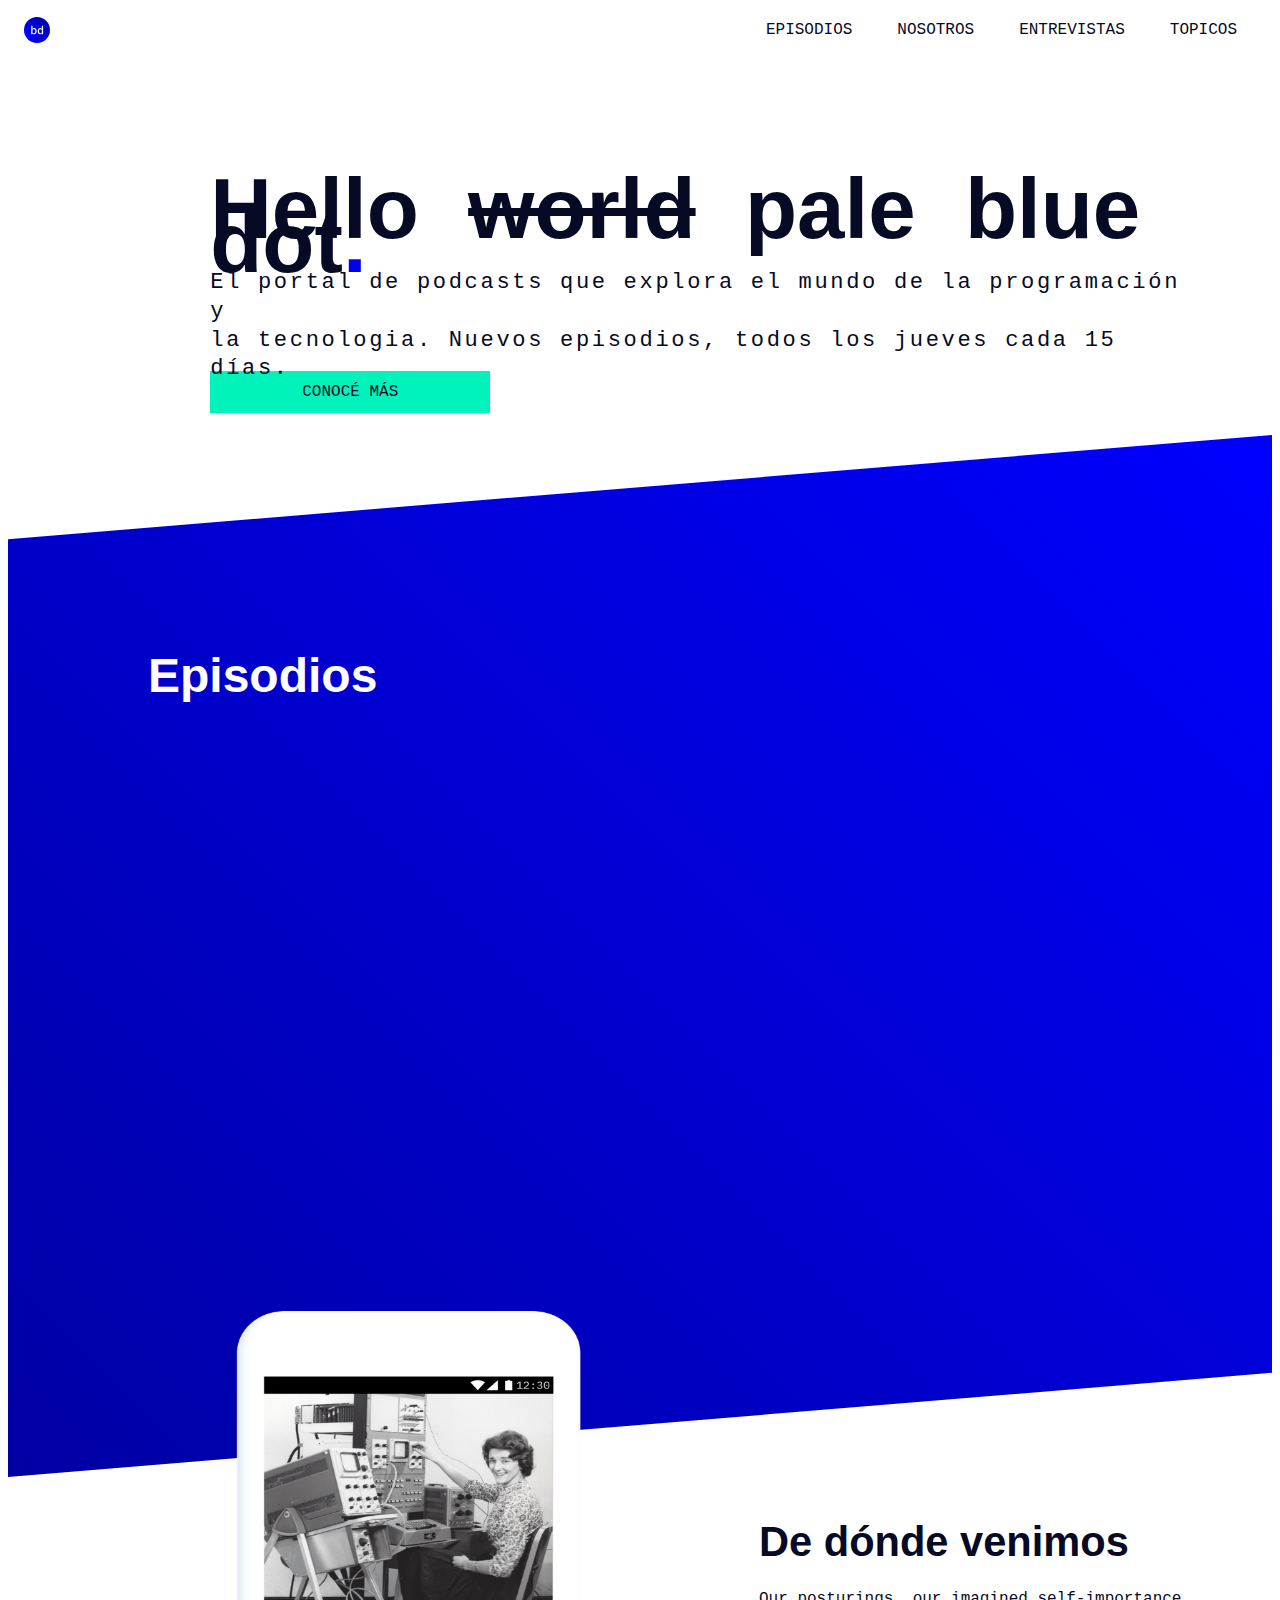
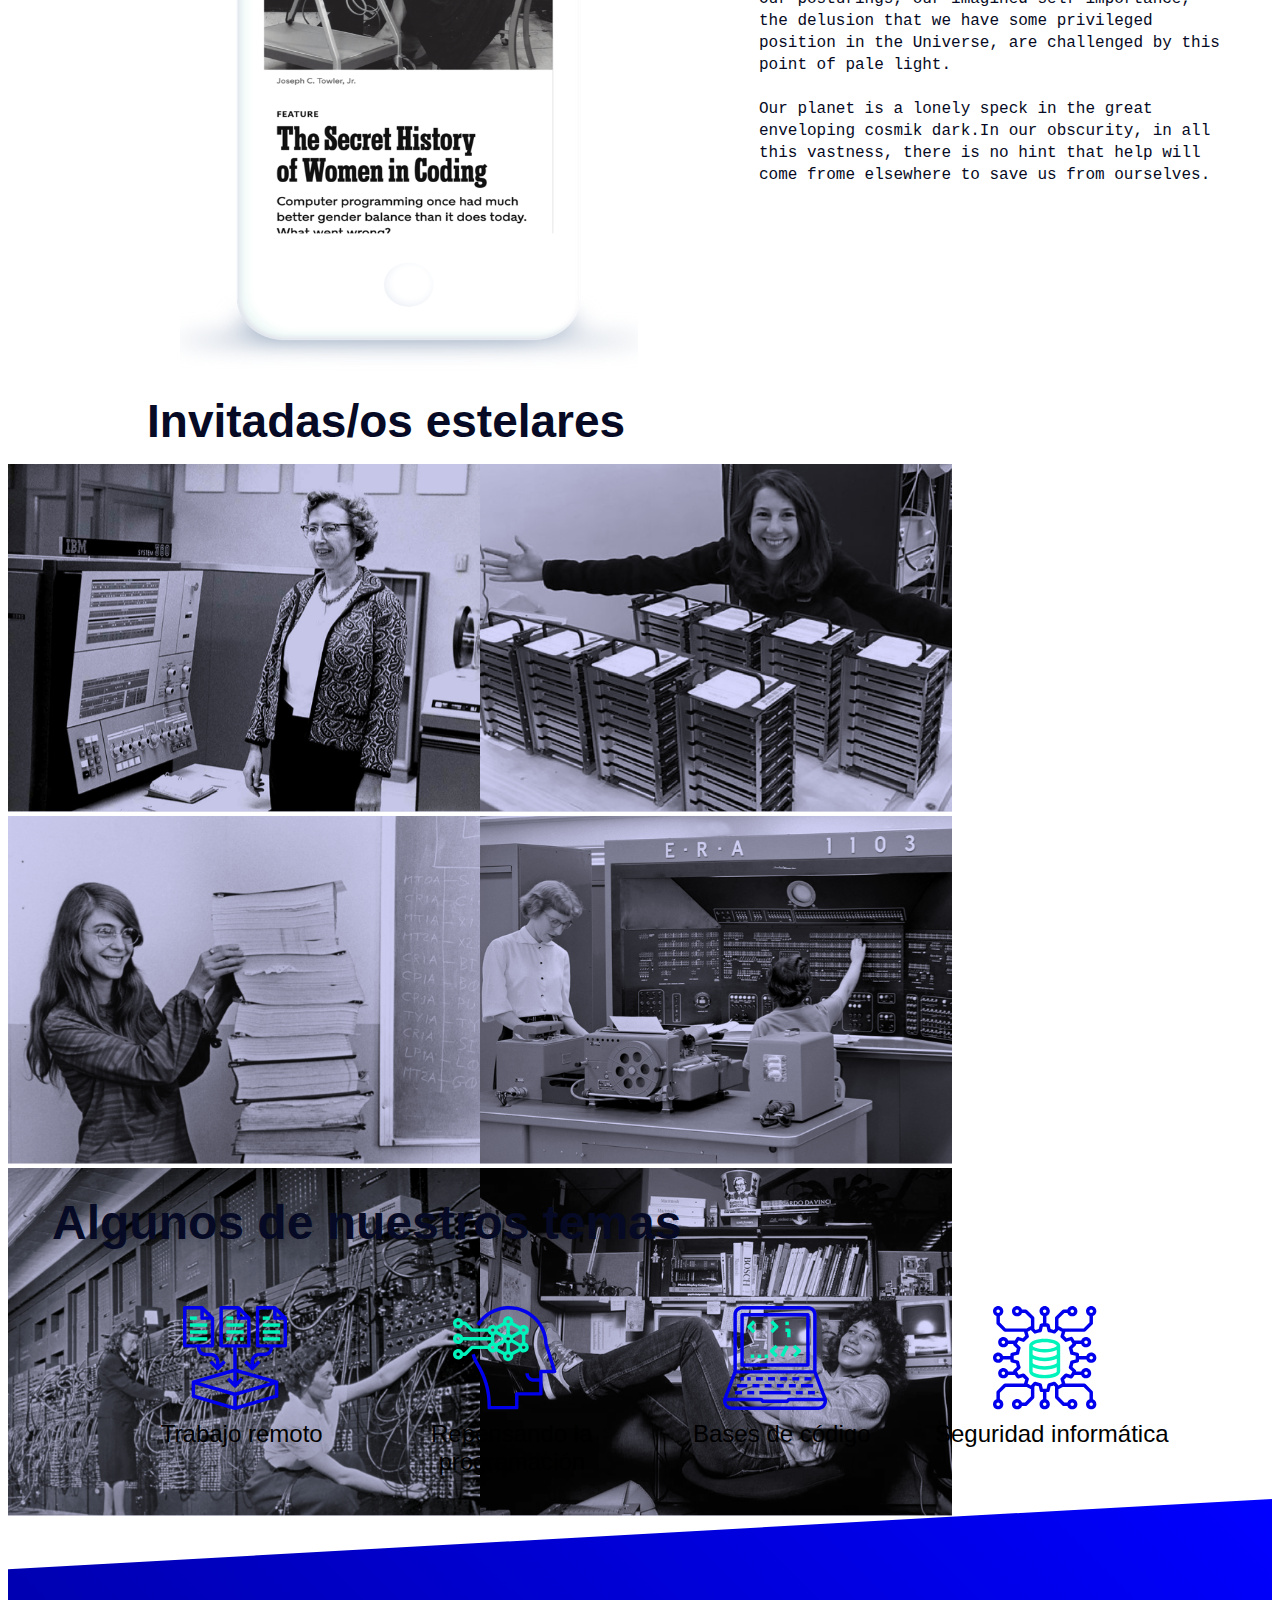
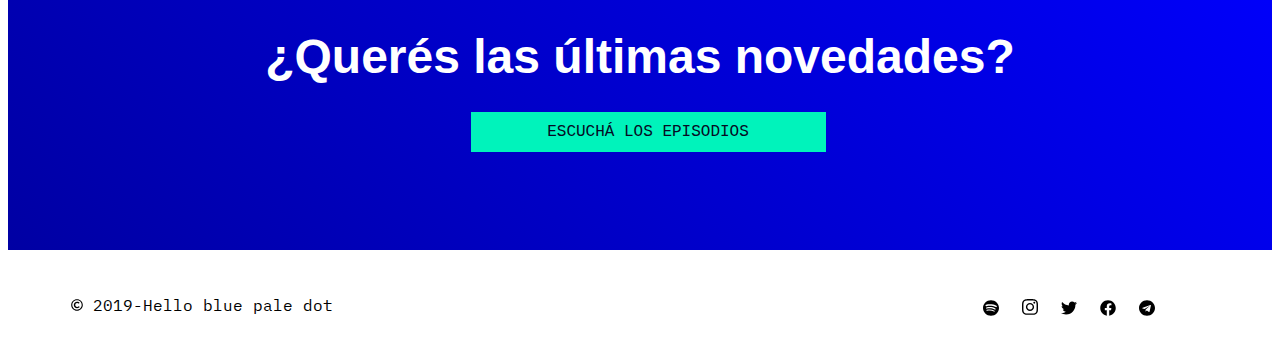
==== index.html @ a86880d6 "todos los archivos" ====
<!DOCTYPE html>
<html lang="en">

<head>
    <meta charset="UTF-8">
    <meta http-equiv="X-UA-Compatible" content="IE=edge">
    <meta name="viewport" content="width=device-width, initial-scale=1.0">
    <link rel="stylesheet" href="./styles.css" type="text/css">
    <!--LETRAS-->
    <link rel=“stylesheet” href=“https://pro.fontawesome.com/releases/v5.10.0/css/all.css”>

    <link rel="preconnect" href="https://fonts.googleapis.com">
    <link rel="preconnect" href="https://fonts.gstatic.com" crossorigin>
    <link href="https://fonts.googleapis.com/css2?family=IBM+Plex+Mono:wght@100;200;300;400;500;600&display=swap"
        rel="stylesheet">
    <style>
        @import url('https://fonts.googleapis.com/css2?family=IBM+Plex+Mono:wght@100;200;300;400;500;600&display=swap');
    </style>

    <link rel="preconnect" href="https://fonts.googleapis.com">
    <link rel="preconnect" href="https://fonts.gstatic.com" crossorigin>
    <link href="https://fonts.googleapis.com/css2?family=IBM+Plex+Sans:wght@100;200;300;400;500;600&display=swap"
        rel="stylesheet">
    <style>
        @import url('https://fonts.googleapis.com/css2?family=IBM+Plex+Sans:wght@100;200;300;400;500;600&display=swap');
    </style>



    <title>Primer Proyecto</title>
</head>

<body>
    <header>
        <img src="./img/bd.svg" alt="logo_bd" class="bd">
        <input type="checkbox" id="btn-menu">
        <label for="btn-menu" class="hamb"><img src="./icons/menu_black_24dp.svg" alt="hamburguesa"></label>
        <label for="btn-menu" class="cruz"><img src="./icons/close_black_24dp.svg" alt="cruz"></label>

        <nav class="menu">
            <ul>
                <li><a href="#episodios">Episodios</a></li>
                <li><a href="#nosotros">Nosotros</a></li>
                <li><a href="#entrevistas">Entrevistas</a></li>
                <li><a href="#topicos">Topicos</a></li>
            </ul>
        </nav>

    </header>
    <main>
        <section class="encabezado">
            <h1>Hello <del>world</del> <br>pale blue dot<span>.</span></h1>

            <div class="p1">Un podcast que explora el mundo de<br>la programación.
                Nuevos episodios,<br>todos los jueves cada 15 días.</div>

            <div class="p2">El portal de podcasts que explora el mundo de la programación y <br>

                la tecnologia. Nuevos episodios, todos los jueves cada 15 días.
            </div><br>

            <a class="botn" href="#topicos">CONOCÉ MÁS</a>

        </section>

        <div id="episodios">
            <h2>Episodios</h2>
            <div id="if">
                <iframe class="podcast"
                    src="https://open.spotify.com/embed-podcast/show/2ySVrxGkN6n6frMTo9Nsrt"></iframe>

                <iframe class="podcast"
                    src="https://open.spotify.com/embed-podcast/show/4kYCRYJ3yK5DQbP5tbfZby"></iframe>

                <iframe class="podcast"
                    src="https://open.spotify.com/embed-podcast/show/5JxcIaIkN8zx3Zy7yD9snv"></iframe>

                <iframe class="podcast"
                    src="https://open.spotify.com/embed-podcast/show/2Iibd5A6R7mxkCm4NwNmUn"></iframe>


            </div>

        </div>

        <div id="phone">
            <img src="./img/phone.png" alt=phone>
        </div>

        <div id="nosotros">

            <h2>De dónde<br> venimos</h2>

            <div id="parraf">
                <p>Our posturings, our imagined self-<br>importance,
                    the delusion that we<br>
                    have some privileged position in<br>
                    the Universe, are challenged by<br>
                    this point of pale light.<br><br>
                    Our planet is a lonely speck in <br>the great
                    enveloping cosmik dark.<br>In our obscurity, in all
                    this<br> vastness, there is no hint that<br> help will
                    come frome elsewhere to <br>save us from ourselves.
                </p>
            </div>
            <div id="parrafo">
                <p>Our posturings, our imagined self-importance,<br>
                    the delusion that we have some privileged<br>
                    position in the Universe, are challenged by this <br>
                    point of pale light.<br><br>
                    Our planet is a lonely speck in the great<br>
                    enveloping cosmik dark.In our obscurity, in all<br>
                    this vastness, there is no hint that help will<br>
                    come frome elsewhere to save us from ourselves.
                </p>
            </div>
        </div>
        <br>
        <div id="entrevistas">
            <h2>Invitadas/os <br>estelares</h2><br>

            <div class="fotos">
                <div id="grace"><img src="./img/grace-hopper.png" alt="grace_hopper"></div>
                <div id="katie"><img src="./img/Katie-Bouman.png" alt="katie_bouman"></div>
                <div id="margaret"><img src="./img/Margaret_Hamilton.png" alt="Margaret"></div>
                <div id="era"><img src="./img/ERA.png" alt="ERA"></div>
                <div id="coputer"><img src="./img/computer.png" alt="computer"></div>
                <div id="kare"><img src="./img/susan-kare.png" alt="susan_kare"></div>
            </div>
        </div>

        <div id="topicos">
            <h2>Algunos de <br>nuestros temas</h2>
            <div class="img1"><img src="./img/circuito.svg" alt=trabajo_remoto>
                <p>Trabajo remoto</p>
            </div>
            <div class="img2"><img src="./img/cabeza.svg" alt=repensando_la_programacion>
                <p>Repensando la <br>programación</p>
            </div>
            <div class="img3"><img src="./img/compu.svg" alt=bases_de_codigo>
                <p>Bases de código</p>
            </div>
            <div class="img4"><img src="./img/remoto.svg" alt=seguridad_informatica>
                <p>Seguridad informática</p>
            </div>
        </div>

        <section class="novedades">
            <h2>¿Querés las <br>últimas<br> novedades?</h2>
            <a class="btn" href="#episodios">ESCUCHÁ LOS EPISODIOS</a>
        </section>

    </main>

    <footer> 
        <p><img src="./icons/copyright-regular.svg"  alt="copyright" class="copyright">
            2019-Hello blue pale dot</p>
        <div id="iconos">
            <a href="https://www.spotify.com" target="blanc"><img src="./icons/spotify-brands.svg"
                    alt="spotify" class="spotify"></a>
            <a href="https://www.instagram.com" target="blanck"><img src="./icons/instagram-brands.svg" 
                    alt="instagram" class="instagram"></a>
            <a href="https://www.twitter.com" target="blanck"> <img src="./icons/twitter-brands.svg"
                    alt="twitter" class="twitter"></a>
            <a href="https://www.facebook.com" target="blanck"> <img src="./icons/facebook-brands.svg"
                    alt="facebook" class="faacebook"></a>
            <a href="https://desktop.telegram.org/" target="blanck"><img src="./icons/telegram-brands.svg"
                    alt="telegram" class="telegram"></a>

        </div>
    </footer>
</body>

</html>
---- styles.css ----
header {
  width: 100%;
  height: 44px;
  display: -webkit-box;
  display: -ms-flexbox;
  display: flex;
  -webkit-box-orient: horizontal;
  -webkit-box-direction: normal;
      -ms-flex-direction: row;
          flex-direction: row;
  -webkit-box-pack: start;
      -ms-flex-pack: start;
          justify-content: flex-start;
  -webkit-box-align: center;
      -ms-flex-align: center;
          align-items: center;
}

header .bd {
  width: 26px;
  height: 26px;
  margin-left: 16px;
}

header #btn-menu {
  display: none;
  width: 100%;
}

header label {
  width: 100%;
  height: 22px;
}

header label :hover {
  cursor: pointer;
}

header .cruz {
  margin-left: 75%;
  display: none;
  font-size: 24px;
}

header .hamb {
  font-size: 22px;
  margin-left: 70%;
}

header .menu ul {
  padding: 0;
  -webkit-box-orient: vertical;
  -webkit-box-direction: normal;
      -ms-flex-direction: column;
          flex-direction: column;
  margin-left: -304px;
  margin-top: 280px;
}

header .menu li {
  -webkit-box-flex: 1;
      -ms-flex-positive: 1;
          flex-grow: 1;
  list-style: none;
}

header .menu li :hover {
  color: #00f3bb;
  -webkit-text-decoration-line: line-through;
          text-decoration-line: line-through;
}

header .menu li a {
  display: block;
  padding: 18px 140px 18px 16px;
  color: white;
  text-decoration: none;
  font-family: "IBMPlexMono", monospace;
  text-transform: uppercase;
  -webkit-transition: all 0.5s ease;
  transition: all 0.5s ease;
  background-color: #0000ec;
}

header .menu {
  display: none;
}

header #btn-menu:checked ~ .hamb {
  display: none;
}

header #btn-menu:checked ~ .cruz {
  display: block;
}

header #btn-menu:checked ~ .menu {
  display: block;
}

@media (min-width: 325px) {
  label ~ .menu {
    display: block;
  }
  label ~ .menu ul {
    display: block;
    display: -webkit-box;
    display: -ms-flexbox;
    display: flex;
    padding: 0px;
    -webkit-box-orient: horizontal;
    -webkit-box-direction: normal;
        -ms-flex-direction: row;
            flex-direction: row;
    margin-top: 15px;
  }
  label ~ .menu li {
    -webkit-box-flex: 1;
        -ms-flex-positive: 1;
            flex-grow: 1;
    list-style: none;
  }
  label ~ .menu li :hover {
    color: #00f3bb;
    -webkit-text-decoration-line: line-through;
            text-decoration-line: line-through;
  }
  label ~ .menu li :active {
    -webkit-text-decoration-line: line-through;
            text-decoration-line: line-through;
    color: #060a24;
  }
  label ~ .menu li a {
    display: block;
    padding: 10px 35px 10px 10px;
    color: #060a24;
    text-decoration: none;
    font-family: "IBMPlexMono", monospace;
    text-transform: uppercase;
    -webkit-transition: all 0.6s ease;
    transition: all 0.6s ease;
    background-color: white;
  }
}

main {
  width: 100%;
  -webkit-box-sizing: border-box;
          box-sizing: border-box;
  background-color: white;
}

main .encabezado {
  height: 303px;
  width: 100%;
  padding-left: 1em;
}

main .encabezado h1 {
  word-spacing: 0.3em;
  height: 100px;
  width: 80%;
  font-size: 2.125em;
  color: #060a24;
  letter-spacing: 0;
  line-height: 34px;
  font-family: "IBM Plex Sans", sans-serif;
}

main .encabezado .p1 {
  width: 90%;
  height: 80px;
  margin-top: -1.75em;
  font-family: "IBMPlexMono", monospace;
  color: #060a24;
  font-size: 0.9em;
  letter-spacing: 0;
  line-height: 22px;
}

main .encabezado .p2 {
  display: none;
}

main .encabezado .botn {
  width: 16em;
  height: auto;
  display: -webkit-box;
  display: -ms-flexbox;
  display: flex;
  -webkit-box-align: center;
      -ms-flex-align: center;
          align-items: center;
  -webkit-box-pack: center;
      -ms-flex-pack: center;
          justify-content: center;
  background-color: #00f3bb;
  color: #060a24;
  font-family: "IBMPlexMono-Medium", monospace;
  font-size: 1em;
  text-decoration: none;
  border: 0;
  padding: 0.75em;
}

main .encabezado .botn:hover {
  background-image: linear-gradient(225deg, #0000fe 0%, #00f0b8 100%);
  color: white;
}

@media screen and (min-width: 321px) {
  main .encabezado {
    padding-left: 16%;
  }
  main .encabezado h1 {
    display: block;
    margin-top: 140px;
    font-family: "IBMPlexSans", sans-serif;
    font-size: 5.333em;
    color: #060a24;
    letter-spacing: 0;
  }
  main .encabezado h1 br {
    display: none;
  }
  main .encabezado h1 span {
    color: #0000ec;
  }
  main .encabezado .p1 {
    display: none;
  }
  main .encabezado .p2 {
    display: block;
    margin-top: -80px;
    width: 44em;
    height: 48px;
    display: block;
    font-family: "IBMPlexMono", monospace;
    font-size: 1.38em;
    color: #060a24;
    letter-spacing: 0.12em;
    line-height: 1.3em;
  }
  main .botn {
    width: 14.5em;
    height: 76px;
    margin-top: 36px;
  }
}

#episodios {
  width: 100%;
  height: 1053.5px;
  margin-top: -20px;
  background-image: linear-gradient(225deg, #0000ff 0%, #0000a3 100%);
  -webkit-clip-path: polygon(0 3%, 100% 0%, 100% 97%, 0% 100%);
          clip-path: polygon(0 3%, 100% 0%, 100% 97%, 0% 100%);
  display: -webkit-box;
  display: -ms-flexbox;
  display: flex;
  -webkit-box-orient: vertical;
  -webkit-box-direction: normal;
      -ms-flex-flow: column;
          flex-flow: column;
}

#episodios h2 {
  height: 42px;
  width: 9.8em;
  color: #ffffff;
  font-size: 36px;
  letter-spacing: 0;
  font-family: "IBMPlexSans", sans-serif;
  line-height: 42px;
  margin-top: 66px;
  margin-left: 1em;
  margin-bottom: 30px;
}

#episodios #if {
  width: 100%;
  display: -webkit-box;
  display: -ms-flexbox;
  display: flex;
  -webkit-box-orient: vertical;
  -webkit-box-direction: normal;
      -ms-flex-flow: column;
          flex-flow: column;
  -webkit-box-pack: center;
      -ms-flex-pack: center;
          justify-content: center;
  -webkit-box-align: center;
      -ms-flex-align: center;
          align-items: center;
}

#episodios #if .podcast {
  height: 185px;
  width: 93%;
  border-style: none;
  margin-bottom: 6px;
}

@media screen and (min-width: 321px) {
  #episodios {
    height: 1042px;
    background-image: linear-gradient(225deg, #0000ff 0%, #0000a3 100%);
    -webkit-clip-path: polygon(0 10%, 100% 0%, 100% 90%, 0% 100%);
            clip-path: polygon(0 10%, 100% 0%, 100% 90%, 0% 100%);
    margin-top: -60px;
  }
  #episodios h2 {
    width: 209px;
    height: 82px;
    margin-left: 140px;
    margin-top: 220px;
    font-size: 3em;
    font-family: "IBMPlexSans", sans-serif;
    letter-spacing: 0;
  }
  #episodios #if {
    height: 502px;
    display: -webkit-box;
    display: -ms-flexbox;
    display: flex;
    -webkit-box-orient: horizontal;
    -webkit-box-direction: normal;
        -ms-flex-flow: row;
            flex-flow: row;
    -ms-flex-pack: distribute;
        justify-content: space-around;
    -ms-flex-wrap: wrap;
        flex-wrap: wrap;
    margin-top: -10px;
  }
  #episodios #if .podcast {
    height: 202px;
    width: 44%;
    border-style: none;
  }
}

#phone {
  -webkit-transform: translateY(-20%);
          transform: translateY(-20%);
}

#phone img {
  height: 519px;
  margin-left: -8px;
}

@media screen and (min-width: 321px) {
  #phone {
    margin-left: 11.25em;
    -webkit-transform: translateY(-25%);
            transform: translateY(-25%);
  }
  #phone img {
    width: 458px;
    height: 660px;
  }
}

#nosotros {
  margin-top: -80px;
  width: 100%;
  height: 390px;
  padding-left: 1em;
  display: -webkit-box;
  display: -ms-flexbox;
  display: flex;
  -webkit-box-orient: horizontal;
  -webkit-box-direction: normal;
      -ms-flex-flow: row wrap;
          flex-flow: row wrap;
}

#nosotros h2 {
  height: 84px;
  width: 100%;
  font-family: "IBMPlexSans", sans-serif;
  font-size: 2.2em;
  color: #060a24;
  letter-spacing: 0px;
  line-height: 1em;
  margin-bottom: 0;
  display: -webkit-box;
  display: -ms-flexbox;
  display: flex;
  -webkit-box-orient: horizontal;
  -webkit-box-direction: normal;
      -ms-flex-direction: row;
          flex-direction: row;
  -ms-flex-wrap: wrap;
      flex-wrap: wrap;
}

#nosotros #parraf p {
  margin-top: 10px;
  height: 254px;
  font-family: "IBMPlexMono", monospace;
  font-size: 0.9em;
  color: #060a24;
  padding-left: 0;
  word-spacing: 2px;
  letter-spacing: 0px;
  line-height: 1.5em;
  text-align: left;
  padding-top: 0;
}

#nosotros #parrafo p {
  display: none;
}

@media screen and (min-width: 321px) {
  #nosotros {
    margin-top: -650px;
    margin-left: -15px;
    -webkit-transform: translateX(750px);
            transform: translateX(750px);
    width: 464px;
    height: 300px;
  }
  #nosotros h2 {
    margin-top: 30px;
    font-size: 2.6em;
    letter-spacing: 0;
    text-align: right;
    font-family: "IBMPlexSans", sans-serif;
    width: 25em;
    height: 62px;
    text-align: left;
  }
  #nosotros h2 br {
    display: none;
  }
  #nosotros #parraf p {
    display: none;
  }
  #nosotros #parrafo p {
    display: block;
    margin-left: 0px;
    margin-top: -15px;
    width: 464px;
    height: 284px;
    font-size: 1em;
    line-height: 22px;
    text-align: left;
    font-family: "IBMPlexMono", monospace;
    color: #060a24;
    letter-spacing: 0;
  }
}

#entrevistas {
  margin-top: 10px;
  width: 100%;
  display: -webkit-box;
  display: -ms-flexbox;
  display: flex;
  -webkit-box-orient: horizontal;
  -webkit-box-direction: normal;
      -ms-flex-flow: row wrap;
          flex-flow: row wrap;
}

#entrevistas h2 {
  width: 288px;
  height: 84px;
  font-family: "IBMPlexSans", sans-serif;
  font-size: 2.25em;
  color: #060a24;
  letter-spacing: 0;
  line-height: 42px;
  margin-left: 1em;
  margin-bottom: 0px;
}

#entrevistas .fotos img {
  padding: 0px;
  margin: 0px;
  width: 100%;
  height: 243px;
  border: 0;
}

@media screen and (min-width: 321px) {
  #entrevistas {
    margin-top: 9.575em;
    height: 800px;
    width: 100%;
  }
  #entrevistas h2 {
    width: 481px;
    height: 64px;
    margin-left: 11%;
    font-size: 46px;
  }
  #entrevistas h2 br {
    display: none;
  }
  #entrevistas .fotos {
    display: -webkit-box;
    display: -ms-flexbox;
    display: flex;
    -webkit-box-orient: horizontal;
    -webkit-box-direction: normal;
        -ms-flex-flow: row wrap;
            flex-flow: row wrap;
    width: 100%;
    height: 700px;
  }
  #entrevistas .fotos img {
    width: 472px;
    height: 348px;
    background-color: transparent;
    margin-top: 0px;
  }
}

#topicos {
  width: 100%;
  display: -webkit-box;
  display: -ms-flexbox;
  display: flex;
  -webkit-box-orient: vertical;
  -webkit-box-direction: normal;
      -ms-flex-flow: column wrap;
          flex-flow: column wrap;
  -webkit-box-pack: center;
      -ms-flex-pack: center;
          justify-content: center;
  -webkit-box-align: center;
      -ms-flex-align: center;
          align-items: center;
}

#topicos h2 {
  font-family: "IBMPlexSans", sans-serif;
  font-size: 2.2em;
  color: #060a24;
  letter-spacing: 0;
  line-height: 42px;
  height: 84px;
  margin-left: -1em;
  margin-bottom: 0px;
}

#topicos .img1,
#topicos .img2,
#topicos .img3,
#topicos .img4 {
  margin-top: 45px;
  width: 100%;
  height: 104px;
  display: -webkit-box;
  display: -ms-flexbox;
  display: flex;
  -webkit-box-orient: vertical;
  -webkit-box-direction: normal;
      -ms-flex-direction: column;
          flex-direction: column;
  -webkit-box-align: center;
      -ms-flex-align: center;
          align-items: center;
  padding-bottom: 40px;
}

#topicos .img1 p,
#topicos .img2 p,
#topicos .img3 p,
#topicos .img4 p {
  font-size: 1.5em;
  font-family: "IBMPlexSans", sans-serif;
  margin-top: -10px;
  text-align: center;
}

@media (min-width: 321px) {
  #topicos {
    margin-top: 0px;
    width: 100%;
    display: -ms-grid;
    display: grid;
    -ms-grid-columns: 270px 270px 270px 270px;
        grid-template-columns: 270px 270px 270px 270px;
  }
  #topicos h2 {
    font-size: 3em;
    -ms-grid-column: 1;
    -ms-grid-column-span: 7;
    grid-column: 1/8;
    -ms-grid-row: 1;
    grid-row: 1;
  }
  #topicos h2 br {
    display: none;
  }
  #topicos .img1,
  #topicos .img2,
  #topicos .img3,
  #topicos .img4 {
    height: auto;
    width: auto;
    margin-top: 20px;
  }
}

.novedades {
  background-image: linear-gradient(225deg, #0000ff 0%, #0000a3 100%);
  -webkit-clip-path: polygon(0 20%, 100% 0%, 100% 100%, 0% 100%);
          clip-path: polygon(0 20%, 100% 0%, 100% 100%, 0% 100%);
  height: 351px;
  width: 100%;
  margin-top: -15px;
}

.novedades h2 {
  color: white;
  height: 186px;
  font-family: "IBMPlexSans", sans-serif;
  font-size: 34px;
  text-align: center;
  padding-top: 90px;
}

.novedades .btn {
  display: -webkit-box;
  display: -ms-flexbox;
  display: flex;
  -webkit-box-align: center;
      -ms-flex-align: center;
          align-items: center;
  -webkit-box-pack: center;
      -ms-flex-pack: center;
          justify-content: center;
  background-color: #00f3bb;
  color: #060a24;
  width: 270px;
  height: 48px;
  font-family: "IBMPlexMono", monospace;
  font-size: 1em;
  letter-spacing: 0;
  text-align: center;
  line-height: 22px;
  margin-left: 16px;
  text-decoration: none;
  border: 0;
  margin-top: -70px;
}

.novedades .btn:hover {
  background-image: linear-gradient(225deg, #0000fe 0%, #00f0b8 100%);
  color: white;
}

@media screen and (min-width: 321px) {
  .novedades {
    display: -webkit-box;
    display: -ms-flexbox;
    display: flex;
    -webkit-box-orient: vertical;
    -webkit-box-direction: normal;
        -ms-flex-flow: column;
            flex-flow: column;
    -webkit-box-align: center;
        -ms-flex-align: center;
            align-items: center;
    -webkit-box-pack: center;
        -ms-flex-pack: center;
            justify-content: center;
  }
  .novedades h2 {
    font-size: 3em;
    letter-spacing: 0;
    width: 100%;
  }
  .novedades h2 br {
    display: none;
  }
  .novedades .btn {
    width: 355px;
    height: 66px;
    text-align: center;
    margin-bottom: 98px;
  }
}

footer {
  width: 100%;
  height: 100px;
  display: -webkit-box;
  display: -ms-flexbox;
  display: flex;
  -webkit-box-orient: horizontal;
  -webkit-box-direction: normal;
      -ms-flex-flow: row wrap;
          flex-flow: row wrap;
}

p {
  width: 100%;
  height: 30px;
  text-align: center;
  -webkit-box-pack: center;
      -ms-flex-pack: center;
          justify-content: center;
  padding-top: 20px;
  font-family: "IBM Plex Mono", monospace;
}

p .copyright {
  width: 12px;
  height: 12px;
}

#iconos {
  width: 100%;
  height: 42px;
  display: -webkit-box;
  display: -ms-flexbox;
  display: flex;
  -webkit-box-pack: justify;
      -ms-flex-pack: justify;
          justify-content: space-between;
  padding: 0 54px;
  font-family: "FontAwesome5Brands-Regular";
  color: #060a24;
  letter-spacing: 0;
  line-height: 28px;
}

#iconos a {
  width: 16px;
  height: 16px;
}

@media screen and (min-width: 321px) {
  footer {
    -webkit-box-orient: horizontal;
    -webkit-box-direction: normal;
        -ms-flex-flow: row;
            flex-flow: row;
    -webkit-box-align: center;
        -ms-flex-align: center;
            align-items: center;
  }
  p {
    text-align: left;
    margin-left: 5%;
  }
  #iconos {
    width: 20%;
    -webkit-box-pack: justify;
        -ms-flex-pack: justify;
            justify-content: space-between;
    -webkit-box-align: center;
        -ms-flex-align: center;
            align-items: center;
    margin-right: 5%;
    margin-top: 10px;
  }
}
/*# sourceMappingURL=styles.css.map */
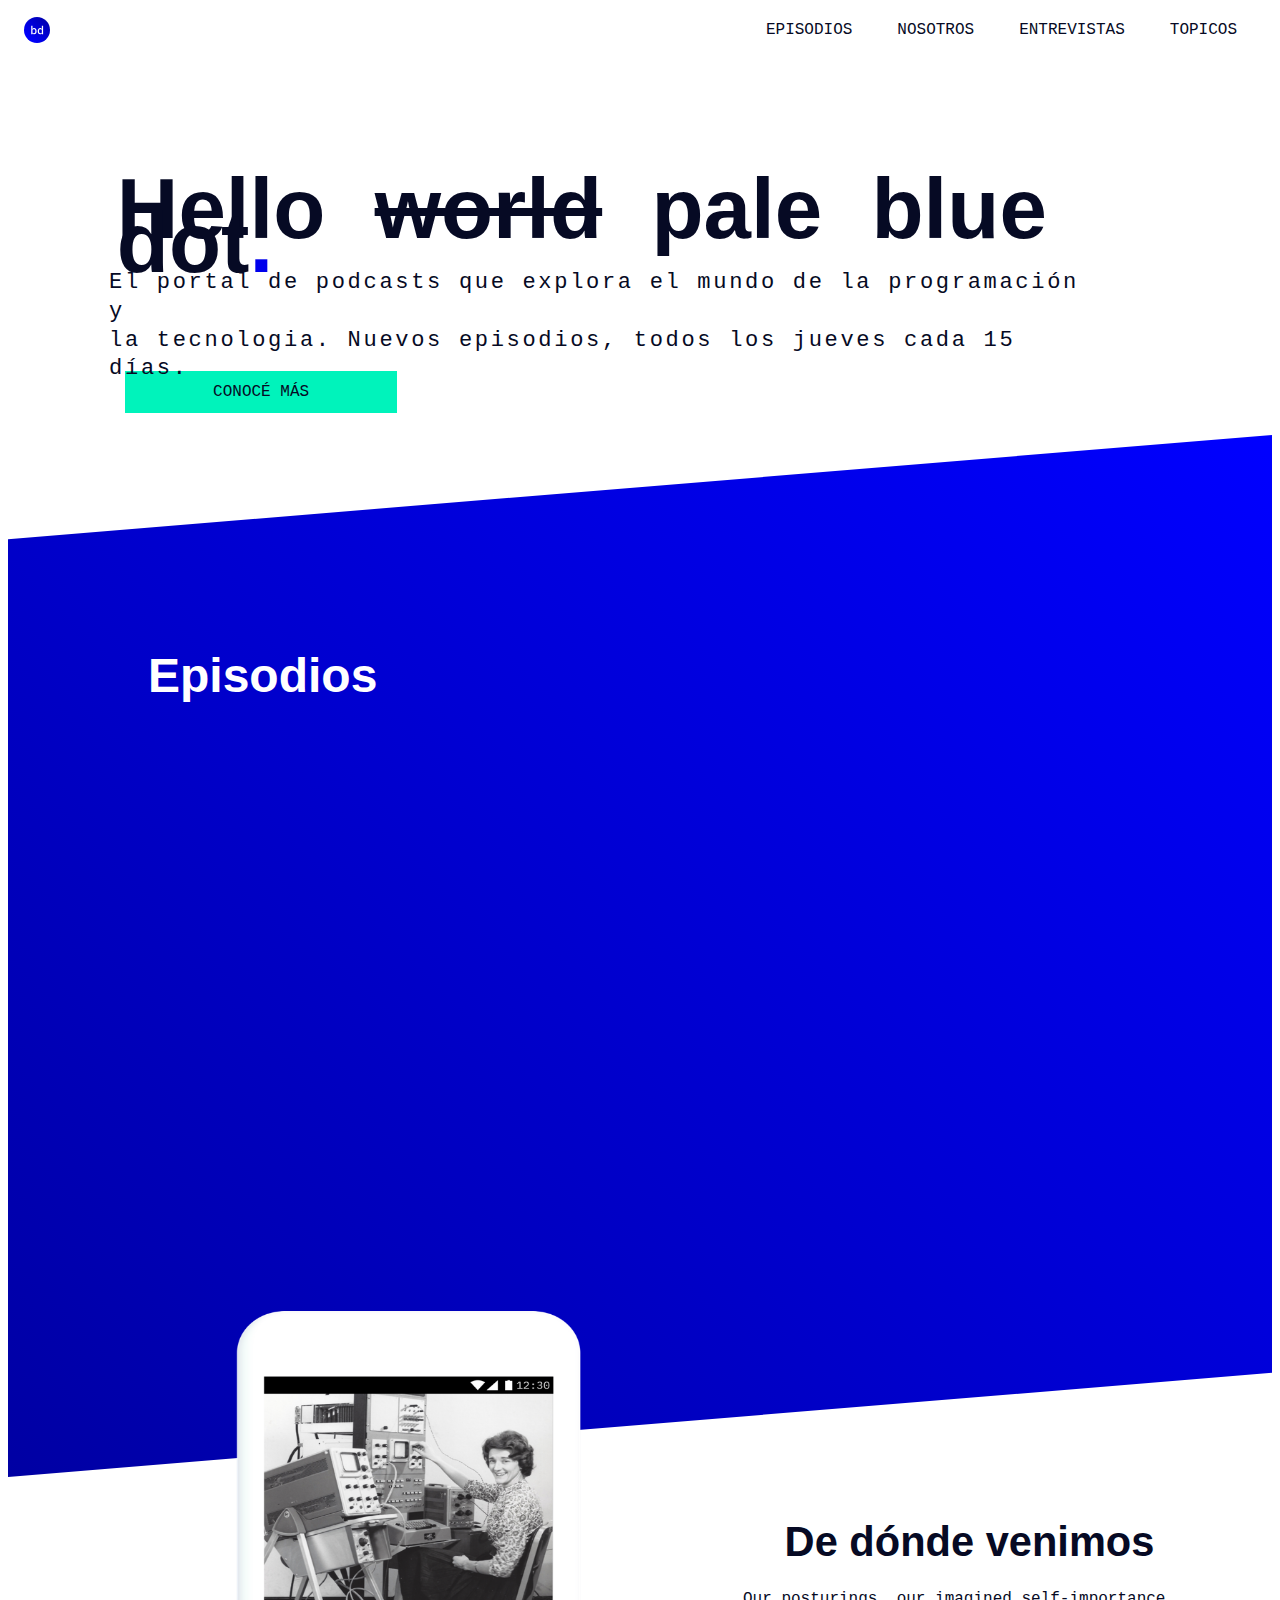
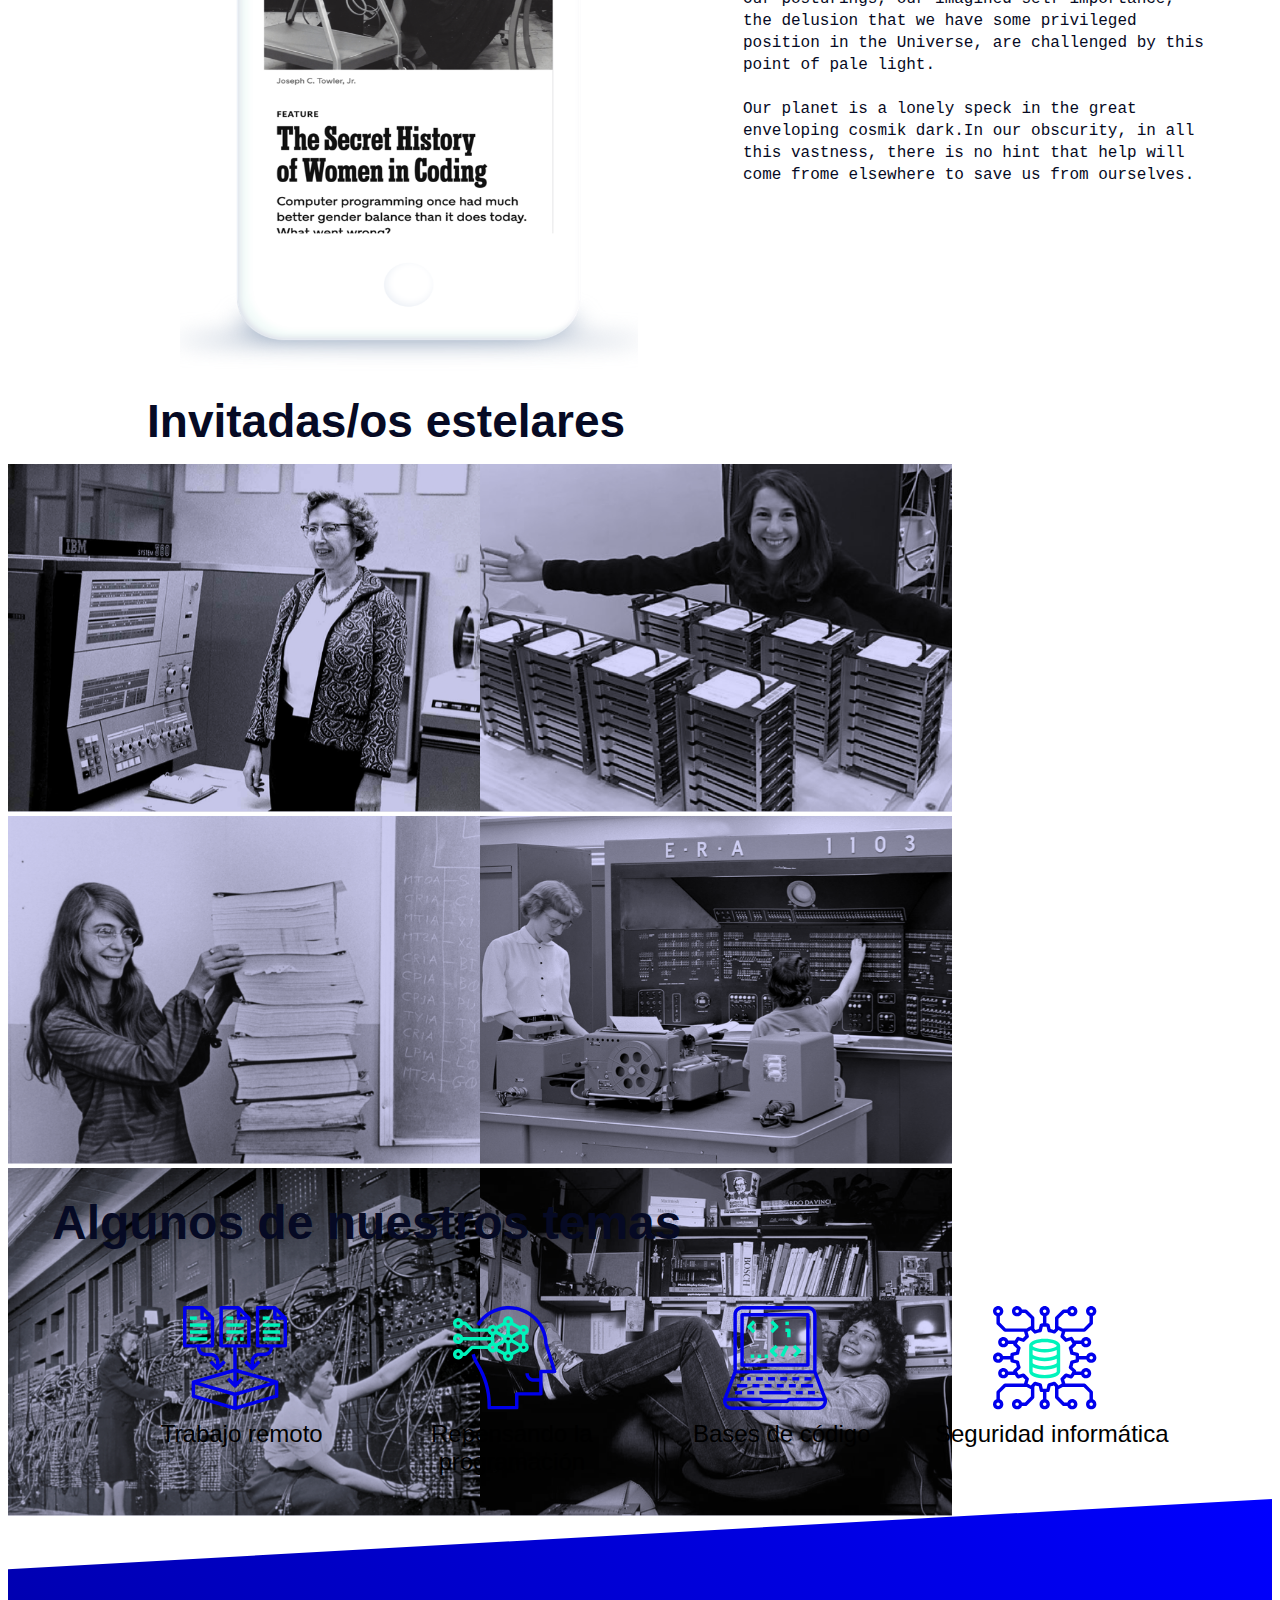
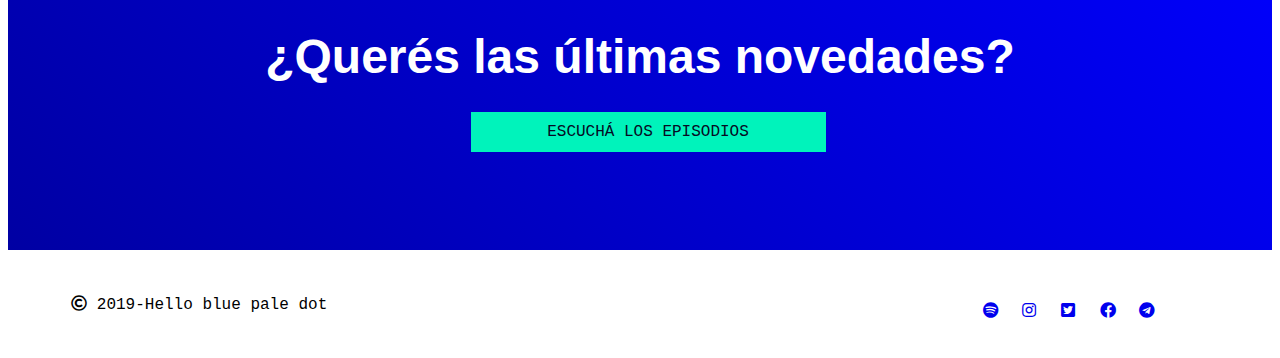
==== commit 5fb9a7d0: "algunos cambios" ====
--- a/index.html
+++ b/index.html
@@ -1,33 +1,22 @@
 <!DOCTYPE html>
 <html lang="en">
+
 
 <head>
     <meta charset="UTF-8">
     <meta http-equiv="X-UA-Compatible" content="IE=edge">
     <meta name="viewport" content="width=device-width, initial-scale=1.0">
     <link rel="stylesheet" href="./styles.css" type="text/css">
+
     <!--LETRAS-->
-    <link rel=“stylesheet” href=“https://pro.fontawesome.com/releases/v5.10.0/css/all.css”>
-
-    <link rel="preconnect" href="https://fonts.googleapis.com">
-    <link rel="preconnect" href="https://fonts.gstatic.com" crossorigin>
-    <link href="https://fonts.googleapis.com/css2?family=IBM+Plex+Mono:wght@100;200;300;400;500;600&display=swap"
-        rel="stylesheet">
-    <style>
-        @import url('https://fonts.googleapis.com/css2?family=IBM+Plex+Mono:wght@100;200;300;400;500;600&display=swap');
-    </style>
-
-    <link rel="preconnect" href="https://fonts.googleapis.com">
-    <link rel="preconnect" href="https://fonts.gstatic.com" crossorigin>
-    <link href="https://fonts.googleapis.com/css2?family=IBM+Plex+Sans:wght@100;200;300;400;500;600&display=swap"
-        rel="stylesheet">
-    <style>
-        @import url('https://fonts.googleapis.com/css2?family=IBM+Plex+Sans:wght@100;200;300;400;500;600&display=swap');
-    </style>
-
-
-
-    <title>Primer Proyecto</title>
+    <link rel="stylesheet" href="./IBMPlexMono/"> 
+    <link rel="stylesheet" href="./IBMPlexSans/"> 
+  
+    <!--ICONOS-->   
+    <link rel="stylesheet" href="./css/all.min.css"> 
+    
+  
+    <title>Podcast_Channel</title>
 </head>
 
 <body>
@@ -153,20 +142,17 @@
     </main>
 
     <footer> 
-        <p><img src="./icons/copyright-regular.svg"  alt="copyright" class="copyright">
-            2019-Hello blue pale dot</p>
+        <p> <i class="far fa-copyright"></i> 2019-Hello blue pale dot</p>                                                       
+        
+                                     
         <div id="iconos">
-            <a href="https://www.spotify.com" target="blanc"><img src="./icons/spotify-brands.svg"
-                    alt="spotify" class="spotify"></a>
-            <a href="https://www.instagram.com" target="blanck"><img src="./icons/instagram-brands.svg" 
-                    alt="instagram" class="instagram"></a>
-            <a href="https://www.twitter.com" target="blanck"> <img src="./icons/twitter-brands.svg"
-                    alt="twitter" class="twitter"></a>
-            <a href="https://www.facebook.com" target="blanck"> <img src="./icons/facebook-brands.svg"
-                    alt="facebook" class="faacebook"></a>
-            <a href="https://desktop.telegram.org/" target="blanck"><img src="./icons/telegram-brands.svg"
-                    alt="telegram" class="telegram"></a>
-
+            <a href="https://www.spotify.com" target="blanc"> <i class="fab fa-spotify"></i></a>
+            <a href="https://www.instagram.com" target="blanck"><i class="fab fa-instagram"></i></a>
+            <a href="https://www.twitter.com" target="blanck"> <i class="fab fa-twitter-square"></i></a>
+            <a href="https://www.facebook.com" target="blanck"> <i class="fab fa-facebook"></i></a>
+            <a href="https://desktop.telegram.org/" target="blanck"><i class="fab fa-telegram"></i></a>
+                                            
+                            
         </div>
     </footer>
 </body>
--- a/styles.css
+++ b/styles.css
@@ -14,6 +14,8 @@
   -webkit-box-align: center;
       -ms-flex-align: center;
           align-items: center;
+  -webkit-box-sizing: border-box;
+          box-sizing: border-box;
 }
 
 header .bd {
@@ -96,9 +98,10 @@
 
 header #btn-menu:checked ~ .menu {
   display: block;
-}
-
-@media (min-width: 325px) {
+  z-index: 5;
+}
+
+@media (min-width: 321px) {
   label ~ .menu {
     display: block;
   }
@@ -152,23 +155,23 @@
 
 main .encabezado {
   height: 303px;
-  width: 100%;
-  padding-left: 1em;
+  width: 95%;
 }
 
 main .encabezado h1 {
   word-spacing: 0.3em;
   height: 100px;
-  width: 80%;
+  width: 100%;
   font-size: 2.125em;
   color: #060a24;
   letter-spacing: 0;
   line-height: 34px;
   font-family: "IBM Plex Sans", sans-serif;
+  padding-left: .5em;
 }
 
 main .encabezado .p1 {
-  width: 90%;
+  width: 100%;
   height: 80px;
   margin-top: -1.75em;
   font-family: "IBMPlexMono", monospace;
@@ -176,6 +179,7 @@
   font-size: 0.9em;
   letter-spacing: 0;
   line-height: 22px;
+  padding-left: 1em;
 }
 
 main .encabezado .p2 {
@@ -183,7 +187,7 @@
 }
 
 main .encabezado .botn {
-  width: 16em;
+  width: 15.5em;
   height: auto;
   display: -webkit-box;
   display: -ms-flexbox;
@@ -201,6 +205,7 @@
   text-decoration: none;
   border: 0;
   padding: 0.75em;
+  margin-left: 1em;
 }
 
 main .encabezado .botn:hover {
@@ -210,7 +215,8 @@
 
 @media screen and (min-width: 321px) {
   main .encabezado {
-    padding-left: 16%;
+    width: 84%;
+    margin-left: 8%;
   }
   main .encabezado h1 {
     display: block;
@@ -219,6 +225,7 @@
     font-size: 5.333em;
     color: #060a24;
     letter-spacing: 0;
+    margin-left: -35px;
   }
   main .encabezado h1 br {
     display: none;
@@ -266,7 +273,7 @@
 
 #episodios h2 {
   height: 42px;
-  width: 9.8em;
+  width: 85%;
   color: #ffffff;
   font-size: 36px;
   letter-spacing: 0;
@@ -366,7 +373,6 @@
   margin-top: -80px;
   width: 100%;
   height: 390px;
-  padding-left: 1em;
   display: -webkit-box;
   display: -ms-flexbox;
   display: flex;
@@ -394,6 +400,7 @@
           flex-direction: row;
   -ms-flex-wrap: wrap;
       flex-wrap: wrap;
+  padding-left: 1em;
 }
 
 #nosotros #parraf p {
@@ -408,6 +415,7 @@
   line-height: 1.5em;
   text-align: left;
   padding-top: 0;
+  padding-left: 1em;
 }
 
 #nosotros #parrafo p {
@@ -712,8 +720,8 @@
 }
 
 p .copyright {
-  width: 12px;
-  height: 12px;
+  width: 14px;
+  height: 14px;
 }
 
 #iconos {
--- a/css/all.min.css
+++ b/css/all.min.css
@@ -0,0 +1,5 @@
+/*!
+ * Font Awesome Free 5.15.4 by @fontawesome - https://fontawesome.com
+ * License - https://fontawesome.com/license/free (Icons: CC BY 4.0, Fonts: SIL OFL 1.1, Code: MIT License)
+ */
+.fa,.fab,.fad,.fal,.far,.fas{-moz-osx-font-smoothing:grayscale;-webkit-font-smoothing:antialiased;display:inline-block;font-style:normal;font-variant:normal;text-rendering:auto;line-height:1}.fa-lg{font-size:1.33333em;line-height:.75em;vertical-align:-.0667em}.fa-xs{font-size:.75em}.fa-sm{font-size:.875em}.fa-1x{font-size:1em}.fa-2x{font-size:2em}.fa-3x{font-size:3em}.fa-4x{font-size:4em}.fa-5x{font-size:5em}.fa-6x{font-size:6em}.fa-7x{font-size:7em}.fa-8x{font-size:8em}.fa-9x{font-size:9em}.fa-10x{font-size:10em}.fa-fw{text-align:center;width:1.25em}.fa-ul{list-style-type:none;margin-left:2.5em;padding-left:0}.fa-ul>li{position:relative}.fa-li{left:-2em;position:absolute;text-align:center;width:2em;line-height:inherit}.fa-border{border:.08em solid #eee;border-radius:.1em;padding:.2em .25em .15em}.fa-pull-left{float:left}.fa-pull-right{float:right}.fa.fa-pull-left,.fab.fa-pull-left,.fal.fa-pull-left,.far.fa-pull-left,.fas.fa-pull-left{margin-right:.3em}.fa.fa-pull-right,.fab.fa-pull-right,.fal.fa-pull-right,.far.fa-pull-right,.fas.fa-pull-right{margin-left:.3em}.fa-spin{-webkit-animation:fa-spin 2s linear infinite;animation:fa-spin 2s linear infinite}.fa-pulse{-webkit-animation:fa-spin 1s steps(8) infinite;animation:fa-spin 1s steps(8) infinite}@-webkit-keyframes fa-spin{0%{-webkit-transform:rotate(0deg);transform:rotate(0deg)}to{-webkit-transform:rotate(1turn);transform:rotate(1turn)}}@keyframes fa-spin{0%{-webkit-transform:rotate(0deg);transform:rotate(0deg)}to{-webkit-transform:rotate(1turn);transform:rotate(1turn)}}.fa-rotate-90{-ms-filter:"progid:DXImageTransform.Microsoft.BasicImage(rotation=1)";-webkit-transform:rotate(90deg);transform:rotate(90deg)}.fa-rotate-180{-ms-filter:"progid:DXImageTransform.Microsoft.BasicImage(rotation=2)";-webkit-transform:rotate(180deg);transform:rotate(180deg)}.fa-rotate-270{-ms-filter:"progid:DXImageTransform.Microsoft.BasicImage(rotation=3)";-webkit-transform:rotate(270deg);transform:rotate(270deg)}.fa-flip-horizontal{-ms-filter:"progid:DXImageTransform.Microsoft.BasicImage(rotation=0, mirror=1)";-webkit-transform:scaleX(-1);transform:scaleX(-1)}.fa-flip-vertical{-webkit-transform:scaleY(-1);transform:scaleY(-1)}.fa-flip-both,.fa-flip-horizontal.fa-flip-vertical,.fa-flip-vertical{-ms-filter:"progid:DXImageTransform.Microsoft.BasicImage(rotation=2, mirror=1)"}.fa-flip-both,.fa-flip-horizontal.fa-flip-vertical{-webkit-transform:scale(-1);transform:scale(-1)}:root .fa-flip-both,:root .fa-flip-horizontal,:root .fa-flip-vertical,:root .fa-rotate-90,:root .fa-rotate-180,:root .fa-rotate-270{-webkit-filter:none;filter:none}.fa-stack{display:inline-block;height:2em;line-height:2em;position:relative;vertical-align:middle;width:2.5em}.fa-stack-1x,.fa-stack-2x{left:0;position:absolute;text-align:center;width:100%}.fa-stack-1x{line-height:inherit}.fa-stack-2x{font-size:2em}.fa-inverse{color:#fff}.fa-500px:before{content:"\f26e"}.fa-accessible-icon:before{content:"\f368"}.fa-accusoft:before{content:"\f369"}.fa-acquisitions-incorporated:before{content:"\f6af"}.fa-ad:before{content:"\f641"}.fa-address-book:before{content:"\f2b9"}.fa-address-card:before{content:"\f2bb"}.fa-adjust:before{content:"\f042"}.fa-adn:before{content:"\f170"}.fa-adversal:before{content:"\f36a"}.fa-affiliatetheme:before{content:"\f36b"}.fa-air-freshener:before{content:"\f5d0"}.fa-airbnb:before{content:"\f834"}.fa-algolia:before{content:"\f36c"}.fa-align-center:before{content:"\f037"}.fa-align-justify:before{content:"\f039"}.fa-align-left:before{content:"\f036"}.fa-align-right:before{content:"\f038"}.fa-alipay:before{content:"\f642"}.fa-allergies:before{content:"\f461"}.fa-amazon:before{content:"\f270"}.fa-amazon-pay:before{content:"\f42c"}.fa-ambulance:before{content:"\f0f9"}.fa-american-sign-language-interpreting:before{content:"\f2a3"}.fa-amilia:before{content:"\f36d"}.fa-anchor:before{content:"\f13d"}.fa-android:before{content:"\f17b"}.fa-angellist:before{content:"\f209"}.fa-angle-double-down:before{content:"\f103"}.fa-angle-double-left:before{content:"\f100"}.fa-angle-double-right:before{content:"\f101"}.fa-angle-double-up:before{content:"\f102"}.fa-angle-down:before{content:"\f107"}.fa-angle-left:before{content:"\f104"}.fa-angle-right:before{content:"\f105"}.fa-angle-up:before{content:"\f106"}.fa-angry:before{content:"\f556"}.fa-angrycreative:before{content:"\f36e"}.fa-angular:before{content:"\f420"}.fa-ankh:before{content:"\f644"}.fa-app-store:before{content:"\f36f"}.fa-app-store-ios:before{content:"\f370"}.fa-apper:before{content:"\f371"}.fa-apple:before{content:"\f179"}.fa-apple-alt:before{content:"\f5d1"}.fa-apple-pay:before{content:"\f415"}.fa-archive:before{content:"\f187"}.fa-archway:before{content:"\f557"}.fa-arrow-alt-circle-down:before{content:"\f358"}.fa-arrow-alt-circle-left:before{content:"\f359"}.fa-arrow-alt-circle-right:before{content:"\f35a"}.fa-arrow-alt-circle-up:before{content:"\f35b"}.fa-arrow-circle-down:before{content:"\f0ab"}.fa-arrow-circle-left:before{content:"\f0a8"}.fa-arrow-circle-right:before{content:"\f0a9"}.fa-arrow-circle-up:before{content:"\f0aa"}.fa-arrow-down:before{content:"\f063"}.fa-arrow-left:before{content:"\f060"}.fa-arrow-right:before{content:"\f061"}.fa-arrow-up:before{content:"\f062"}.fa-arrows-alt:before{content:"\f0b2"}.fa-arrows-alt-h:before{content:"\f337"}.fa-arrows-alt-v:before{content:"\f338"}.fa-artstation:before{content:"\f77a"}.fa-assistive-listening-systems:before{content:"\f2a2"}.fa-asterisk:before{content:"\f069"}.fa-asymmetrik:before{content:"\f372"}.fa-at:before{content:"\f1fa"}.fa-atlas:before{content:"\f558"}.fa-atlassian:before{content:"\f77b"}.fa-atom:before{content:"\f5d2"}.fa-audible:before{content:"\f373"}.fa-audio-description:before{content:"\f29e"}.fa-autoprefixer:before{content:"\f41c"}.fa-avianex:before{content:"\f374"}.fa-aviato:before{content:"\f421"}.fa-award:before{content:"\f559"}.fa-aws:before{content:"\f375"}.fa-baby:before{content:"\f77c"}.fa-baby-carriage:before{content:"\f77d"}.fa-backspace:before{content:"\f55a"}.fa-backward:before{content:"\f04a"}.fa-bacon:before{content:"\f7e5"}.fa-bacteria:before{content:"\e059"}.fa-bacterium:before{content:"\e05a"}.fa-bahai:before{content:"\f666"}.fa-balance-scale:before{content:"\f24e"}.fa-balance-scale-left:before{content:"\f515"}.fa-balance-scale-right:before{content:"\f516"}.fa-ban:before{content:"\f05e"}.fa-band-aid:before{content:"\f462"}.fa-bandcamp:before{content:"\f2d5"}.fa-barcode:before{content:"\f02a"}.fa-bars:before{content:"\f0c9"}.fa-baseball-ball:before{content:"\f433"}.fa-basketball-ball:before{content:"\f434"}.fa-bath:before{content:"\f2cd"}.fa-battery-empty:before{content:"\f244"}.fa-battery-full:before{content:"\f240"}.fa-battery-half:before{content:"\f242"}.fa-battery-quarter:before{content:"\f243"}.fa-battery-three-quarters:before{content:"\f241"}.fa-battle-net:before{content:"\f835"}.fa-bed:before{content:"\f236"}.fa-beer:before{content:"\f0fc"}.fa-behance:before{content:"\f1b4"}.fa-behance-square:before{content:"\f1b5"}.fa-bell:before{content:"\f0f3"}.fa-bell-slash:before{content:"\f1f6"}.fa-bezier-curve:before{content:"\f55b"}.fa-bible:before{content:"\f647"}.fa-bicycle:before{content:"\f206"}.fa-biking:before{content:"\f84a"}.fa-bimobject:before{content:"\f378"}.fa-binoculars:before{content:"\f1e5"}.fa-biohazard:before{content:"\f780"}.fa-birthday-cake:before{content:"\f1fd"}.fa-bitbucket:before{content:"\f171"}.fa-bitcoin:before{content:"\f379"}.fa-bity:before{content:"\f37a"}.fa-black-tie:before{content:"\f27e"}.fa-blackberry:before{content:"\f37b"}.fa-blender:before{content:"\f517"}.fa-blender-phone:before{content:"\f6b6"}.fa-blind:before{content:"\f29d"}.fa-blog:before{content:"\f781"}.fa-blogger:before{content:"\f37c"}.fa-blogger-b:before{content:"\f37d"}.fa-bluetooth:before{content:"\f293"}.fa-bluetooth-b:before{content:"\f294"}.fa-bold:before{content:"\f032"}.fa-bolt:before{content:"\f0e7"}.fa-bomb:before{content:"\f1e2"}.fa-bone:before{content:"\f5d7"}.fa-bong:before{content:"\f55c"}.fa-book:before{content:"\f02d"}.fa-book-dead:before{content:"\f6b7"}.fa-book-medical:before{content:"\f7e6"}.fa-book-open:before{content:"\f518"}.fa-book-reader:before{content:"\f5da"}.fa-bookmark:before{content:"\f02e"}.fa-bootstrap:before{content:"\f836"}.fa-border-all:before{content:"\f84c"}.fa-border-none:before{content:"\f850"}.fa-border-style:before{content:"\f853"}.fa-bowling-ball:before{content:"\f436"}.fa-box:before{content:"\f466"}.fa-box-open:before{content:"\f49e"}.fa-box-tissue:before{content:"\e05b"}.fa-boxes:before{content:"\f468"}.fa-braille:before{content:"\f2a1"}.fa-brain:before{content:"\f5dc"}.fa-bread-slice:before{content:"\f7ec"}.fa-briefcase:before{content:"\f0b1"}.fa-briefcase-medical:before{content:"\f469"}.fa-broadcast-tower:before{content:"\f519"}.fa-broom:before{content:"\f51a"}.fa-brush:before{content:"\f55d"}.fa-btc:before{content:"\f15a"}.fa-buffer:before{content:"\f837"}.fa-bug:before{content:"\f188"}.fa-building:before{content:"\f1ad"}.fa-bullhorn:before{content:"\f0a1"}.fa-bullseye:before{content:"\f140"}.fa-burn:before{content:"\f46a"}.fa-buromobelexperte:before{content:"\f37f"}.fa-bus:before{content:"\f207"}.fa-bus-alt:before{content:"\f55e"}.fa-business-time:before{content:"\f64a"}.fa-buy-n-large:before{content:"\f8a6"}.fa-buysellads:before{content:"\f20d"}.fa-calculator:before{content:"\f1ec"}.fa-calendar:before{content:"\f133"}.fa-calendar-alt:before{content:"\f073"}.fa-calendar-check:before{content:"\f274"}.fa-calendar-day:before{content:"\f783"}.fa-calendar-minus:before{content:"\f272"}.fa-calendar-plus:before{content:"\f271"}.fa-calendar-times:before{content:"\f273"}.fa-calendar-week:before{content:"\f784"}.fa-camera:before{content:"\f030"}.fa-camera-retro:before{content:"\f083"}.fa-campground:before{content:"\f6bb"}.fa-canadian-maple-leaf:before{content:"\f785"}.fa-candy-cane:before{content:"\f786"}.fa-cannabis:before{content:"\f55f"}.fa-capsules:before{content:"\f46b"}.fa-car:before{content:"\f1b9"}.fa-car-alt:before{content:"\f5de"}.fa-car-battery:before{content:"\f5df"}.fa-car-crash:before{content:"\f5e1"}.fa-car-side:before{content:"\f5e4"}.fa-caravan:before{content:"\f8ff"}.fa-caret-down:before{content:"\f0d7"}.fa-caret-left:before{content:"\f0d9"}.fa-caret-right:before{content:"\f0da"}.fa-caret-square-down:before{content:"\f150"}.fa-caret-square-left:before{content:"\f191"}.fa-caret-square-right:before{content:"\f152"}.fa-caret-square-up:before{content:"\f151"}.fa-caret-up:before{content:"\f0d8"}.fa-carrot:before{content:"\f787"}.fa-cart-arrow-down:before{content:"\f218"}.fa-cart-plus:before{content:"\f217"}.fa-cash-register:before{content:"\f788"}.fa-cat:before{content:"\f6be"}.fa-cc-amazon-pay:before{content:"\f42d"}.fa-cc-amex:before{content:"\f1f3"}.fa-cc-apple-pay:before{content:"\f416"}.fa-cc-diners-club:before{content:"\f24c"}.fa-cc-discover:before{content:"\f1f2"}.fa-cc-jcb:before{content:"\f24b"}.fa-cc-mastercard:before{content:"\f1f1"}.fa-cc-paypal:before{content:"\f1f4"}.fa-cc-stripe:before{content:"\f1f5"}.fa-cc-visa:before{content:"\f1f0"}.fa-centercode:before{content:"\f380"}.fa-centos:before{content:"\f789"}.fa-certificate:before{content:"\f0a3"}.fa-chair:before{content:"\f6c0"}.fa-chalkboard:before{content:"\f51b"}.fa-chalkboard-teacher:before{content:"\f51c"}.fa-charging-station:before{content:"\f5e7"}.fa-chart-area:before{content:"\f1fe"}.fa-chart-bar:before{content:"\f080"}.fa-chart-line:before{content:"\f201"}.fa-chart-pie:before{content:"\f200"}.fa-check:before{content:"\f00c"}.fa-check-circle:before{content:"\f058"}.fa-check-double:before{content:"\f560"}.fa-check-square:before{content:"\f14a"}.fa-cheese:before{content:"\f7ef"}.fa-chess:before{content:"\f439"}.fa-chess-bishop:before{content:"\f43a"}.fa-chess-board:before{content:"\f43c"}.fa-chess-king:before{content:"\f43f"}.fa-chess-knight:before{content:"\f441"}.fa-chess-pawn:before{content:"\f443"}.fa-chess-queen:before{content:"\f445"}.fa-chess-rook:before{content:"\f447"}.fa-chevron-circle-down:before{content:"\f13a"}.fa-chevron-circle-left:before{content:"\f137"}.fa-chevron-circle-right:before{content:"\f138"}.fa-chevron-circle-up:before{content:"\f139"}.fa-chevron-down:before{content:"\f078"}.fa-chevron-left:before{content:"\f053"}.fa-chevron-right:before{content:"\f054"}.fa-chevron-up:before{content:"\f077"}.fa-child:before{content:"\f1ae"}.fa-chrome:before{content:"\f268"}.fa-chromecast:before{content:"\f838"}.fa-church:before{content:"\f51d"}.fa-circle:before{content:"\f111"}.fa-circle-notch:before{content:"\f1ce"}.fa-city:before{content:"\f64f"}.fa-clinic-medical:before{content:"\f7f2"}.fa-clipboard:before{content:"\f328"}.fa-clipboard-check:before{content:"\f46c"}.fa-clipboard-list:before{content:"\f46d"}.fa-clock:before{content:"\f017"}.fa-clone:before{content:"\f24d"}.fa-closed-captioning:before{content:"\f20a"}.fa-cloud:before{content:"\f0c2"}.fa-cloud-download-alt:before{content:"\f381"}.fa-cloud-meatball:before{content:"\f73b"}.fa-cloud-moon:before{content:"\f6c3"}.fa-cloud-moon-rain:before{content:"\f73c"}.fa-cloud-rain:before{content:"\f73d"}.fa-cloud-showers-heavy:before{content:"\f740"}.fa-cloud-sun:before{content:"\f6c4"}.fa-cloud-sun-rain:before{content:"\f743"}.fa-cloud-upload-alt:before{content:"\f382"}.fa-cloudflare:before{content:"\e07d"}.fa-cloudscale:before{content:"\f383"}.fa-cloudsmith:before{content:"\f384"}.fa-cloudversify:before{content:"\f385"}.fa-cocktail:before{content:"\f561"}.fa-code:before{content:"\f121"}.fa-code-branch:before{content:"\f126"}.fa-codepen:before{content:"\f1cb"}.fa-codiepie:before{content:"\f284"}.fa-coffee:before{content:"\f0f4"}.fa-cog:before{content:"\f013"}.fa-cogs:before{content:"\f085"}.fa-coins:before{content:"\f51e"}.fa-columns:before{content:"\f0db"}.fa-comment:before{content:"\f075"}.fa-comment-alt:before{content:"\f27a"}.fa-comment-dollar:before{content:"\f651"}.fa-comment-dots:before{content:"\f4ad"}.fa-comment-medical:before{content:"\f7f5"}.fa-comment-slash:before{content:"\f4b3"}.fa-comments:before{content:"\f086"}.fa-comments-dollar:before{content:"\f653"}.fa-compact-disc:before{content:"\f51f"}.fa-compass:before{content:"\f14e"}.fa-compress:before{content:"\f066"}.fa-compress-alt:before{content:"\f422"}.fa-compress-arrows-alt:before{content:"\f78c"}.fa-concierge-bell:before{content:"\f562"}.fa-confluence:before{content:"\f78d"}.fa-connectdevelop:before{content:"\f20e"}.fa-contao:before{content:"\f26d"}.fa-cookie:before{content:"\f563"}.fa-cookie-bite:before{content:"\f564"}.fa-copy:before{content:"\f0c5"}.fa-copyright:before{content:"\f1f9"}.fa-cotton-bureau:before{content:"\f89e"}.fa-couch:before{content:"\f4b8"}.fa-cpanel:before{content:"\f388"}.fa-creative-commons:before{content:"\f25e"}.fa-creative-commons-by:before{content:"\f4e7"}.fa-creative-commons-nc:before{content:"\f4e8"}.fa-creative-commons-nc-eu:before{content:"\f4e9"}.fa-creative-commons-nc-jp:before{content:"\f4ea"}.fa-creative-commons-nd:before{content:"\f4eb"}.fa-creative-commons-pd:before{content:"\f4ec"}.fa-creative-commons-pd-alt:before{content:"\f4ed"}.fa-creative-commons-remix:before{content:"\f4ee"}.fa-creative-commons-sa:before{content:"\f4ef"}.fa-creative-commons-sampling:before{content:"\f4f0"}.fa-creative-commons-sampling-plus:before{content:"\f4f1"}.fa-creative-commons-share:before{content:"\f4f2"}.fa-creative-commons-zero:before{content:"\f4f3"}.fa-credit-card:before{content:"\f09d"}.fa-critical-role:before{content:"\f6c9"}.fa-crop:before{content:"\f125"}.fa-crop-alt:before{content:"\f565"}.fa-cross:before{content:"\f654"}.fa-crosshairs:before{content:"\f05b"}.fa-crow:before{content:"\f520"}.fa-crown:before{content:"\f521"}.fa-crutch:before{content:"\f7f7"}.fa-css3:before{content:"\f13c"}.fa-css3-alt:before{content:"\f38b"}.fa-cube:before{content:"\f1b2"}.fa-cubes:before{content:"\f1b3"}.fa-cut:before{content:"\f0c4"}.fa-cuttlefish:before{content:"\f38c"}.fa-d-and-d:before{content:"\f38d"}.fa-d-and-d-beyond:before{content:"\f6ca"}.fa-dailymotion:before{content:"\e052"}.fa-dashcube:before{content:"\f210"}.fa-database:before{content:"\f1c0"}.fa-deaf:before{content:"\f2a4"}.fa-deezer:before{content:"\e077"}.fa-delicious:before{content:"\f1a5"}.fa-democrat:before{content:"\f747"}.fa-deploydog:before{content:"\f38e"}.fa-deskpro:before{content:"\f38f"}.fa-desktop:before{content:"\f108"}.fa-dev:before{content:"\f6cc"}.fa-deviantart:before{content:"\f1bd"}.fa-dharmachakra:before{content:"\f655"}.fa-dhl:before{content:"\f790"}.fa-diagnoses:before{content:"\f470"}.fa-diaspora:before{content:"\f791"}.fa-dice:before{content:"\f522"}.fa-dice-d20:before{content:"\f6cf"}.fa-dice-d6:before{content:"\f6d1"}.fa-dice-five:before{content:"\f523"}.fa-dice-four:before{content:"\f524"}.fa-dice-one:before{content:"\f525"}.fa-dice-six:before{content:"\f526"}.fa-dice-three:before{content:"\f527"}.fa-dice-two:before{content:"\f528"}.fa-digg:before{content:"\f1a6"}.fa-digital-ocean:before{content:"\f391"}.fa-digital-tachograph:before{content:"\f566"}.fa-directions:before{content:"\f5eb"}.fa-discord:before{content:"\f392"}.fa-discourse:before{content:"\f393"}.fa-disease:before{content:"\f7fa"}.fa-divide:before{content:"\f529"}.fa-dizzy:before{content:"\f567"}.fa-dna:before{content:"\f471"}.fa-dochub:before{content:"\f394"}.fa-docker:before{content:"\f395"}.fa-dog:before{content:"\f6d3"}.fa-dollar-sign:before{content:"\f155"}.fa-dolly:before{content:"\f472"}.fa-dolly-flatbed:before{content:"\f474"}.fa-donate:before{content:"\f4b9"}.fa-door-closed:before{content:"\f52a"}.fa-door-open:before{content:"\f52b"}.fa-dot-circle:before{content:"\f192"}.fa-dove:before{content:"\f4ba"}.fa-download:before{content:"\f019"}.fa-draft2digital:before{content:"\f396"}.fa-drafting-compass:before{content:"\f568"}.fa-dragon:before{content:"\f6d5"}.fa-draw-polygon:before{content:"\f5ee"}.fa-dribbble:before{content:"\f17d"}.fa-dribbble-square:before{content:"\f397"}.fa-dropbox:before{content:"\f16b"}.fa-drum:before{content:"\f569"}.fa-drum-steelpan:before{content:"\f56a"}.fa-drumstick-bite:before{content:"\f6d7"}.fa-drupal:before{content:"\f1a9"}.fa-dumbbell:before{content:"\f44b"}.fa-dumpster:before{content:"\f793"}.fa-dumpster-fire:before{content:"\f794"}.fa-dungeon:before{content:"\f6d9"}.fa-dyalog:before{content:"\f399"}.fa-earlybirds:before{content:"\f39a"}.fa-ebay:before{content:"\f4f4"}.fa-edge:before{content:"\f282"}.fa-edge-legacy:before{content:"\e078"}.fa-edit:before{content:"\f044"}.fa-egg:before{content:"\f7fb"}.fa-eject:before{content:"\f052"}.fa-elementor:before{content:"\f430"}.fa-ellipsis-h:before{content:"\f141"}.fa-ellipsis-v:before{content:"\f142"}.fa-ello:before{content:"\f5f1"}.fa-ember:before{content:"\f423"}.fa-empire:before{content:"\f1d1"}.fa-envelope:before{content:"\f0e0"}.fa-envelope-open:before{content:"\f2b6"}.fa-envelope-open-text:before{content:"\f658"}.fa-envelope-square:before{content:"\f199"}.fa-envira:before{content:"\f299"}.fa-equals:before{content:"\f52c"}.fa-eraser:before{content:"\f12d"}.fa-erlang:before{content:"\f39d"}.fa-ethereum:before{content:"\f42e"}.fa-ethernet:before{content:"\f796"}.fa-etsy:before{content:"\f2d7"}.fa-euro-sign:before{content:"\f153"}.fa-evernote:before{content:"\f839"}.fa-exchange-alt:before{content:"\f362"}.fa-exclamation:before{content:"\f12a"}.fa-exclamation-circle:before{content:"\f06a"}.fa-exclamation-triangle:before{content:"\f071"}.fa-expand:before{content:"\f065"}.fa-expand-alt:before{content:"\f424"}.fa-expand-arrows-alt:before{content:"\f31e"}.fa-expeditedssl:before{content:"\f23e"}.fa-external-link-alt:before{content:"\f35d"}.fa-external-link-square-alt:before{content:"\f360"}.fa-eye:before{content:"\f06e"}.fa-eye-dropper:before{content:"\f1fb"}.fa-eye-slash:before{content:"\f070"}.fa-facebook:before{content:"\f09a"}.fa-facebook-f:before{content:"\f39e"}.fa-facebook-messenger:before{content:"\f39f"}.fa-facebook-square:before{content:"\f082"}.fa-fan:before{content:"\f863"}.fa-fantasy-flight-games:before{content:"\f6dc"}.fa-fast-backward:before{content:"\f049"}.fa-fast-forward:before{content:"\f050"}.fa-faucet:before{content:"\e005"}.fa-fax:before{content:"\f1ac"}.fa-feather:before{content:"\f52d"}.fa-feather-alt:before{content:"\f56b"}.fa-fedex:before{content:"\f797"}.fa-fedora:before{content:"\f798"}.fa-female:before{content:"\f182"}.fa-fighter-jet:before{content:"\f0fb"}.fa-figma:before{content:"\f799"}.fa-file:before{content:"\f15b"}.fa-file-alt:before{content:"\f15c"}.fa-file-archive:before{content:"\f1c6"}.fa-file-audio:before{content:"\f1c7"}.fa-file-code:before{content:"\f1c9"}.fa-file-contract:before{content:"\f56c"}.fa-file-csv:before{content:"\f6dd"}.fa-file-download:before{content:"\f56d"}.fa-file-excel:before{content:"\f1c3"}.fa-file-export:before{content:"\f56e"}.fa-file-image:before{content:"\f1c5"}.fa-file-import:before{content:"\f56f"}.fa-file-invoice:before{content:"\f570"}.fa-file-invoice-dollar:before{content:"\f571"}.fa-file-medical:before{content:"\f477"}.fa-file-medical-alt:before{content:"\f478"}.fa-file-pdf:before{content:"\f1c1"}.fa-file-powerpoint:before{content:"\f1c4"}.fa-file-prescription:before{content:"\f572"}.fa-file-signature:before{content:"\f573"}.fa-file-upload:before{content:"\f574"}.fa-file-video:before{content:"\f1c8"}.fa-file-word:before{content:"\f1c2"}.fa-fill:before{content:"\f575"}.fa-fill-drip:before{content:"\f576"}.fa-film:before{content:"\f008"}.fa-filter:before{content:"\f0b0"}.fa-fingerprint:before{content:"\f577"}.fa-fire:before{content:"\f06d"}.fa-fire-alt:before{content:"\f7e4"}.fa-fire-extinguisher:before{content:"\f134"}.fa-firefox:before{content:"\f269"}.fa-firefox-browser:before{content:"\e007"}.fa-first-aid:before{content:"\f479"}.fa-first-order:before{content:"\f2b0"}.fa-first-order-alt:before{content:"\f50a"}.fa-firstdraft:before{content:"\f3a1"}.fa-fish:before{content:"\f578"}.fa-fist-raised:before{content:"\f6de"}.fa-flag:before{content:"\f024"}.fa-flag-checkered:before{content:"\f11e"}.fa-flag-usa:before{content:"\f74d"}.fa-flask:before{content:"\f0c3"}.fa-flickr:before{content:"\f16e"}.fa-flipboard:before{content:"\f44d"}.fa-flushed:before{content:"\f579"}.fa-fly:before{content:"\f417"}.fa-folder:before{content:"\f07b"}.fa-folder-minus:before{content:"\f65d"}.fa-folder-open:before{content:"\f07c"}.fa-folder-plus:before{content:"\f65e"}.fa-font:before{content:"\f031"}.fa-font-awesome:before{content:"\f2b4"}.fa-font-awesome-alt:before{content:"\f35c"}.fa-font-awesome-flag:before{content:"\f425"}.fa-font-awesome-logo-full:before{content:"\f4e6"}.fa-fonticons:before{content:"\f280"}.fa-fonticons-fi:before{content:"\f3a2"}.fa-football-ball:before{content:"\f44e"}.fa-fort-awesome:before{content:"\f286"}.fa-fort-awesome-alt:before{content:"\f3a3"}.fa-forumbee:before{content:"\f211"}.fa-forward:before{content:"\f04e"}.fa-foursquare:before{content:"\f180"}.fa-free-code-camp:before{content:"\f2c5"}.fa-freebsd:before{content:"\f3a4"}.fa-frog:before{content:"\f52e"}.fa-frown:before{content:"\f119"}.fa-frown-open:before{content:"\f57a"}.fa-fulcrum:before{content:"\f50b"}.fa-funnel-dollar:before{content:"\f662"}.fa-futbol:before{content:"\f1e3"}.fa-galactic-republic:before{content:"\f50c"}.fa-galactic-senate:before{content:"\f50d"}.fa-gamepad:before{content:"\f11b"}.fa-gas-pump:before{content:"\f52f"}.fa-gavel:before{content:"\f0e3"}.fa-gem:before{content:"\f3a5"}.fa-genderless:before{content:"\f22d"}.fa-get-pocket:before{content:"\f265"}.fa-gg:before{content:"\f260"}.fa-gg-circle:before{content:"\f261"}.fa-ghost:before{content:"\f6e2"}.fa-gift:before{content:"\f06b"}.fa-gifts:before{content:"\f79c"}.fa-git:before{content:"\f1d3"}.fa-git-alt:before{content:"\f841"}.fa-git-square:before{content:"\f1d2"}.fa-github:before{content:"\f09b"}.fa-github-alt:before{content:"\f113"}.fa-github-square:before{content:"\f092"}.fa-gitkraken:before{content:"\f3a6"}.fa-gitlab:before{content:"\f296"}.fa-gitter:before{content:"\f426"}.fa-glass-cheers:before{content:"\f79f"}.fa-glass-martini:before{content:"\f000"}.fa-glass-martini-alt:before{content:"\f57b"}.fa-glass-whiskey:before{content:"\f7a0"}.fa-glasses:before{content:"\f530"}.fa-glide:before{content:"\f2a5"}.fa-glide-g:before{content:"\f2a6"}.fa-globe:before{content:"\f0ac"}.fa-globe-africa:before{content:"\f57c"}.fa-globe-americas:before{content:"\f57d"}.fa-globe-asia:before{content:"\f57e"}.fa-globe-europe:before{content:"\f7a2"}.fa-gofore:before{content:"\f3a7"}.fa-golf-ball:before{content:"\f450"}.fa-goodreads:before{content:"\f3a8"}.fa-goodreads-g:before{content:"\f3a9"}.fa-google:before{content:"\f1a0"}.fa-google-drive:before{content:"\f3aa"}.fa-google-pay:before{content:"\e079"}.fa-google-play:before{content:"\f3ab"}.fa-google-plus:before{content:"\f2b3"}.fa-google-plus-g:before{content:"\f0d5"}.fa-google-plus-square:before{content:"\f0d4"}.fa-google-wallet:before{content:"\f1ee"}.fa-gopuram:before{content:"\f664"}.fa-graduation-cap:before{content:"\f19d"}.fa-gratipay:before{content:"\f184"}.fa-grav:before{content:"\f2d6"}.fa-greater-than:before{content:"\f531"}.fa-greater-than-equal:before{content:"\f532"}.fa-grimace:before{content:"\f57f"}.fa-grin:before{content:"\f580"}.fa-grin-alt:before{content:"\f581"}.fa-grin-beam:before{content:"\f582"}.fa-grin-beam-sweat:before{content:"\f583"}.fa-grin-hearts:before{content:"\f584"}.fa-grin-squint:before{content:"\f585"}.fa-grin-squint-tears:before{content:"\f586"}.fa-grin-stars:before{content:"\f587"}.fa-grin-tears:before{content:"\f588"}.fa-grin-tongue:before{content:"\f589"}.fa-grin-tongue-squint:before{content:"\f58a"}.fa-grin-tongue-wink:before{content:"\f58b"}.fa-grin-wink:before{content:"\f58c"}.fa-grip-horizontal:before{content:"\f58d"}.fa-grip-lines:before{content:"\f7a4"}.fa-grip-lines-vertical:before{content:"\f7a5"}.fa-grip-vertical:before{content:"\f58e"}.fa-gripfire:before{content:"\f3ac"}.fa-grunt:before{content:"\f3ad"}.fa-guilded:before{content:"\e07e"}.fa-guitar:before{content:"\f7a6"}.fa-gulp:before{content:"\f3ae"}.fa-h-square:before{content:"\f0fd"}.fa-hacker-news:before{content:"\f1d4"}.fa-hacker-news-square:before{content:"\f3af"}.fa-hackerrank:before{content:"\f5f7"}.fa-hamburger:before{content:"\f805"}.fa-hammer:before{content:"\f6e3"}.fa-hamsa:before{content:"\f665"}.fa-hand-holding:before{content:"\f4bd"}.fa-hand-holding-heart:before{content:"\f4be"}.fa-hand-holding-medical:before{content:"\e05c"}.fa-hand-holding-usd:before{content:"\f4c0"}.fa-hand-holding-water:before{content:"\f4c1"}.fa-hand-lizard:before{content:"\f258"}.fa-hand-middle-finger:before{content:"\f806"}.fa-hand-paper:before{content:"\f256"}.fa-hand-peace:before{content:"\f25b"}.fa-hand-point-down:before{content:"\f0a7"}.fa-hand-point-left:before{content:"\f0a5"}.fa-hand-point-right:before{content:"\f0a4"}.fa-hand-point-up:before{content:"\f0a6"}.fa-hand-pointer:before{content:"\f25a"}.fa-hand-rock:before{content:"\f255"}.fa-hand-scissors:before{content:"\f257"}.fa-hand-sparkles:before{content:"\e05d"}.fa-hand-spock:before{content:"\f259"}.fa-hands:before{content:"\f4c2"}.fa-hands-helping:before{content:"\f4c4"}.fa-hands-wash:before{content:"\e05e"}.fa-handshake:before{content:"\f2b5"}.fa-handshake-alt-slash:before{content:"\e05f"}.fa-handshake-slash:before{content:"\e060"}.fa-hanukiah:before{content:"\f6e6"}.fa-hard-hat:before{content:"\f807"}.fa-hashtag:before{content:"\f292"}.fa-hat-cowboy:before{content:"\f8c0"}.fa-hat-cowboy-side:before{content:"\f8c1"}.fa-hat-wizard:before{content:"\f6e8"}.fa-hdd:before{content:"\f0a0"}.fa-head-side-cough:before{content:"\e061"}.fa-head-side-cough-slash:before{content:"\e062"}.fa-head-side-mask:before{content:"\e063"}.fa-head-side-virus:before{content:"\e064"}.fa-heading:before{content:"\f1dc"}.fa-headphones:before{content:"\f025"}.fa-headphones-alt:before{content:"\f58f"}.fa-headset:before{content:"\f590"}.fa-heart:before{content:"\f004"}.fa-heart-broken:before{content:"\f7a9"}.fa-heartbeat:before{content:"\f21e"}.fa-helicopter:before{content:"\f533"}.fa-highlighter:before{content:"\f591"}.fa-hiking:before{content:"\f6ec"}.fa-hippo:before{content:"\f6ed"}.fa-hips:before{content:"\f452"}.fa-hire-a-helper:before{content:"\f3b0"}.fa-history:before{content:"\f1da"}.fa-hive:before{content:"\e07f"}.fa-hockey-puck:before{content:"\f453"}.fa-holly-berry:before{content:"\f7aa"}.fa-home:before{content:"\f015"}.fa-hooli:before{content:"\f427"}.fa-hornbill:before{content:"\f592"}.fa-horse:before{content:"\f6f0"}.fa-horse-head:before{content:"\f7ab"}.fa-hospital:before{content:"\f0f8"}.fa-hospital-alt:before{content:"\f47d"}.fa-hospital-symbol:before{content:"\f47e"}.fa-hospital-user:before{content:"\f80d"}.fa-hot-tub:before{content:"\f593"}.fa-hotdog:before{content:"\f80f"}.fa-hotel:before{content:"\f594"}.fa-hotjar:before{content:"\f3b1"}.fa-hourglass:before{content:"\f254"}.fa-hourglass-end:before{content:"\f253"}.fa-hourglass-half:before{content:"\f252"}.fa-hourglass-start:before{content:"\f251"}.fa-house-damage:before{content:"\f6f1"}.fa-house-user:before{content:"\e065"}.fa-houzz:before{content:"\f27c"}.fa-hryvnia:before{content:"\f6f2"}.fa-html5:before{content:"\f13b"}.fa-hubspot:before{content:"\f3b2"}.fa-i-cursor:before{content:"\f246"}.fa-ice-cream:before{content:"\f810"}.fa-icicles:before{content:"\f7ad"}.fa-icons:before{content:"\f86d"}.fa-id-badge:before{content:"\f2c1"}.fa-id-card:before{content:"\f2c2"}.fa-id-card-alt:before{content:"\f47f"}.fa-ideal:before{content:"\e013"}.fa-igloo:before{content:"\f7ae"}.fa-image:before{content:"\f03e"}.fa-images:before{content:"\f302"}.fa-imdb:before{content:"\f2d8"}.fa-inbox:before{content:"\f01c"}.fa-indent:before{content:"\f03c"}.fa-industry:before{content:"\f275"}.fa-infinity:before{content:"\f534"}.fa-info:before{content:"\f129"}.fa-info-circle:before{content:"\f05a"}.fa-innosoft:before{content:"\e080"}.fa-instagram:before{content:"\f16d"}.fa-instagram-square:before{content:"\e055"}.fa-instalod:before{content:"\e081"}.fa-intercom:before{content:"\f7af"}.fa-internet-explorer:before{content:"\f26b"}.fa-invision:before{content:"\f7b0"}.fa-ioxhost:before{content:"\f208"}.fa-italic:before{content:"\f033"}.fa-itch-io:before{content:"\f83a"}.fa-itunes:before{content:"\f3b4"}.fa-itunes-note:before{content:"\f3b5"}.fa-java:before{content:"\f4e4"}.fa-jedi:before{content:"\f669"}.fa-jedi-order:before{content:"\f50e"}.fa-jenkins:before{content:"\f3b6"}.fa-jira:before{content:"\f7b1"}.fa-joget:before{content:"\f3b7"}.fa-joint:before{content:"\f595"}.fa-joomla:before{content:"\f1aa"}.fa-journal-whills:before{content:"\f66a"}.fa-js:before{content:"\f3b8"}.fa-js-square:before{content:"\f3b9"}.fa-jsfiddle:before{content:"\f1cc"}.fa-kaaba:before{content:"\f66b"}.fa-kaggle:before{content:"\f5fa"}.fa-key:before{content:"\f084"}.fa-keybase:before{content:"\f4f5"}.fa-keyboard:before{content:"\f11c"}.fa-keycdn:before{content:"\f3ba"}.fa-khanda:before{content:"\f66d"}.fa-kickstarter:before{content:"\f3bb"}.fa-kickstarter-k:before{content:"\f3bc"}.fa-kiss:before{content:"\f596"}.fa-kiss-beam:before{content:"\f597"}.fa-kiss-wink-heart:before{content:"\f598"}.fa-kiwi-bird:before{content:"\f535"}.fa-korvue:before{content:"\f42f"}.fa-landmark:before{content:"\f66f"}.fa-language:before{content:"\f1ab"}.fa-laptop:before{content:"\f109"}.fa-laptop-code:before{content:"\f5fc"}.fa-laptop-house:before{content:"\e066"}.fa-laptop-medical:before{content:"\f812"}.fa-laravel:before{content:"\f3bd"}.fa-lastfm:before{content:"\f202"}.fa-lastfm-square:before{content:"\f203"}.fa-laugh:before{content:"\f599"}.fa-laugh-beam:before{content:"\f59a"}.fa-laugh-squint:before{content:"\f59b"}.fa-laugh-wink:before{content:"\f59c"}.fa-layer-group:before{content:"\f5fd"}.fa-leaf:before{content:"\f06c"}.fa-leanpub:before{content:"\f212"}.fa-lemon:before{content:"\f094"}.fa-less:before{content:"\f41d"}.fa-less-than:before{content:"\f536"}.fa-less-than-equal:before{content:"\f537"}.fa-level-down-alt:before{content:"\f3be"}.fa-level-up-alt:before{content:"\f3bf"}.fa-life-ring:before{content:"\f1cd"}.fa-lightbulb:before{content:"\f0eb"}.fa-line:before{content:"\f3c0"}.fa-link:before{content:"\f0c1"}.fa-linkedin:before{content:"\f08c"}.fa-linkedin-in:before{content:"\f0e1"}.fa-linode:before{content:"\f2b8"}.fa-linux:before{content:"\f17c"}.fa-lira-sign:before{content:"\f195"}.fa-list:before{content:"\f03a"}.fa-list-alt:before{content:"\f022"}.fa-list-ol:before{content:"\f0cb"}.fa-list-ul:before{content:"\f0ca"}.fa-location-arrow:before{content:"\f124"}.fa-lock:before{content:"\f023"}.fa-lock-open:before{content:"\f3c1"}.fa-long-arrow-alt-down:before{content:"\f309"}.fa-long-arrow-alt-left:before{content:"\f30a"}.fa-long-arrow-alt-right:before{content:"\f30b"}.fa-long-arrow-alt-up:before{content:"\f30c"}.fa-low-vision:before{content:"\f2a8"}.fa-luggage-cart:before{content:"\f59d"}.fa-lungs:before{content:"\f604"}.fa-lungs-virus:before{content:"\e067"}.fa-lyft:before{content:"\f3c3"}.fa-magento:before{content:"\f3c4"}.fa-magic:before{content:"\f0d0"}.fa-magnet:before{content:"\f076"}.fa-mail-bulk:before{content:"\f674"}.fa-mailchimp:before{content:"\f59e"}.fa-male:before{content:"\f183"}.fa-mandalorian:before{content:"\f50f"}.fa-map:before{content:"\f279"}.fa-map-marked:before{content:"\f59f"}.fa-map-marked-alt:before{content:"\f5a0"}.fa-map-marker:before{content:"\f041"}.fa-map-marker-alt:before{content:"\f3c5"}.fa-map-pin:before{content:"\f276"}.fa-map-signs:before{content:"\f277"}.fa-markdown:before{content:"\f60f"}.fa-marker:before{content:"\f5a1"}.fa-mars:before{content:"\f222"}.fa-mars-double:before{content:"\f227"}.fa-mars-stroke:before{content:"\f229"}.fa-mars-stroke-h:before{content:"\f22b"}.fa-mars-stroke-v:before{content:"\f22a"}.fa-mask:before{content:"\f6fa"}.fa-mastodon:before{content:"\f4f6"}.fa-maxcdn:before{content:"\f136"}.fa-mdb:before{content:"\f8ca"}.fa-medal:before{content:"\f5a2"}.fa-medapps:before{content:"\f3c6"}.fa-medium:before{content:"\f23a"}.fa-medium-m:before{content:"\f3c7"}.fa-medkit:before{content:"\f0fa"}.fa-medrt:before{content:"\f3c8"}.fa-meetup:before{content:"\f2e0"}.fa-megaport:before{content:"\f5a3"}.fa-meh:before{content:"\f11a"}.fa-meh-blank:before{content:"\f5a4"}.fa-meh-rolling-eyes:before{content:"\f5a5"}.fa-memory:before{content:"\f538"}.fa-mendeley:before{content:"\f7b3"}.fa-menorah:before{content:"\f676"}.fa-mercury:before{content:"\f223"}.fa-meteor:before{content:"\f753"}.fa-microblog:before{content:"\e01a"}.fa-microchip:before{content:"\f2db"}.fa-microphone:before{content:"\f130"}.fa-microphone-alt:before{content:"\f3c9"}.fa-microphone-alt-slash:before{content:"\f539"}.fa-microphone-slash:before{content:"\f131"}.fa-microscope:before{content:"\f610"}.fa-microsoft:before{content:"\f3ca"}.fa-minus:before{content:"\f068"}.fa-minus-circle:before{content:"\f056"}.fa-minus-square:before{content:"\f146"}.fa-mitten:before{content:"\f7b5"}.fa-mix:before{content:"\f3cb"}.fa-mixcloud:before{content:"\f289"}.fa-mixer:before{content:"\e056"}.fa-mizuni:before{content:"\f3cc"}.fa-mobile:before{content:"\f10b"}.fa-mobile-alt:before{content:"\f3cd"}.fa-modx:before{content:"\f285"}.fa-monero:before{content:"\f3d0"}.fa-money-bill:before{content:"\f0d6"}.fa-money-bill-alt:before{content:"\f3d1"}.fa-money-bill-wave:before{content:"\f53a"}.fa-money-bill-wave-alt:before{content:"\f53b"}.fa-money-check:before{content:"\f53c"}.fa-money-check-alt:before{content:"\f53d"}.fa-monument:before{content:"\f5a6"}.fa-moon:before{content:"\f186"}.fa-mortar-pestle:before{content:"\f5a7"}.fa-mosque:before{content:"\f678"}.fa-motorcycle:before{content:"\f21c"}.fa-mountain:before{content:"\f6fc"}.fa-mouse:before{content:"\f8cc"}.fa-mouse-pointer:before{content:"\f245"}.fa-mug-hot:before{content:"\f7b6"}.fa-music:before{content:"\f001"}.fa-napster:before{content:"\f3d2"}.fa-neos:before{content:"\f612"}.fa-network-wired:before{content:"\f6ff"}.fa-neuter:before{content:"\f22c"}.fa-newspaper:before{content:"\f1ea"}.fa-nimblr:before{content:"\f5a8"}.fa-node:before{content:"\f419"}.fa-node-js:before{content:"\f3d3"}.fa-not-equal:before{content:"\f53e"}.fa-notes-medical:before{content:"\f481"}.fa-npm:before{content:"\f3d4"}.fa-ns8:before{content:"\f3d5"}.fa-nutritionix:before{content:"\f3d6"}.fa-object-group:before{content:"\f247"}.fa-object-ungroup:before{content:"\f248"}.fa-octopus-deploy:before{content:"\e082"}.fa-odnoklassniki:before{content:"\f263"}.fa-odnoklassniki-square:before{content:"\f264"}.fa-oil-can:before{content:"\f613"}.fa-old-republic:before{content:"\f510"}.fa-om:before{content:"\f679"}.fa-opencart:before{content:"\f23d"}.fa-openid:before{content:"\f19b"}.fa-opera:before{content:"\f26a"}.fa-optin-monster:before{content:"\f23c"}.fa-orcid:before{content:"\f8d2"}.fa-osi:before{content:"\f41a"}.fa-otter:before{content:"\f700"}.fa-outdent:before{content:"\f03b"}.fa-page4:before{content:"\f3d7"}.fa-pagelines:before{content:"\f18c"}.fa-pager:before{content:"\f815"}.fa-paint-brush:before{content:"\f1fc"}.fa-paint-roller:before{content:"\f5aa"}.fa-palette:before{content:"\f53f"}.fa-palfed:before{content:"\f3d8"}.fa-pallet:before{content:"\f482"}.fa-paper-plane:before{content:"\f1d8"}.fa-paperclip:before{content:"\f0c6"}.fa-parachute-box:before{content:"\f4cd"}.fa-paragraph:before{content:"\f1dd"}.fa-parking:before{content:"\f540"}.fa-passport:before{content:"\f5ab"}.fa-pastafarianism:before{content:"\f67b"}.fa-paste:before{content:"\f0ea"}.fa-patreon:before{content:"\f3d9"}.fa-pause:before{content:"\f04c"}.fa-pause-circle:before{content:"\f28b"}.fa-paw:before{content:"\f1b0"}.fa-paypal:before{content:"\f1ed"}.fa-peace:before{content:"\f67c"}.fa-pen:before{content:"\f304"}.fa-pen-alt:before{content:"\f305"}.fa-pen-fancy:before{content:"\f5ac"}.fa-pen-nib:before{content:"\f5ad"}.fa-pen-square:before{content:"\f14b"}.fa-pencil-alt:before{content:"\f303"}.fa-pencil-ruler:before{content:"\f5ae"}.fa-penny-arcade:before{content:"\f704"}.fa-people-arrows:before{content:"\e068"}.fa-people-carry:before{content:"\f4ce"}.fa-pepper-hot:before{content:"\f816"}.fa-perbyte:before{content:"\e083"}.fa-percent:before{content:"\f295"}.fa-percentage:before{content:"\f541"}.fa-periscope:before{content:"\f3da"}.fa-person-booth:before{content:"\f756"}.fa-phabricator:before{content:"\f3db"}.fa-phoenix-framework:before{content:"\f3dc"}.fa-phoenix-squadron:before{content:"\f511"}.fa-phone:before{content:"\f095"}.fa-phone-alt:before{content:"\f879"}.fa-phone-slash:before{content:"\f3dd"}.fa-phone-square:before{content:"\f098"}.fa-phone-square-alt:before{content:"\f87b"}.fa-phone-volume:before{content:"\f2a0"}.fa-photo-video:before{content:"\f87c"}.fa-php:before{content:"\f457"}.fa-pied-piper:before{content:"\f2ae"}.fa-pied-piper-alt:before{content:"\f1a8"}.fa-pied-piper-hat:before{content:"\f4e5"}.fa-pied-piper-pp:before{content:"\f1a7"}.fa-pied-piper-square:before{content:"\e01e"}.fa-piggy-bank:before{content:"\f4d3"}.fa-pills:before{content:"\f484"}.fa-pinterest:before{content:"\f0d2"}.fa-pinterest-p:before{content:"\f231"}.fa-pinterest-square:before{content:"\f0d3"}.fa-pizza-slice:before{content:"\f818"}.fa-place-of-worship:before{content:"\f67f"}.fa-plane:before{content:"\f072"}.fa-plane-arrival:before{content:"\f5af"}.fa-plane-departure:before{content:"\f5b0"}.fa-plane-slash:before{content:"\e069"}.fa-play:before{content:"\f04b"}.fa-play-circle:before{content:"\f144"}.fa-playstation:before{content:"\f3df"}.fa-plug:before{content:"\f1e6"}.fa-plus:before{content:"\f067"}.fa-plus-circle:before{content:"\f055"}.fa-plus-square:before{content:"\f0fe"}.fa-podcast:before{content:"\f2ce"}.fa-poll:before{content:"\f681"}.fa-poll-h:before{content:"\f682"}.fa-poo:before{content:"\f2fe"}.fa-poo-storm:before{content:"\f75a"}.fa-poop:before{content:"\f619"}.fa-portrait:before{content:"\f3e0"}.fa-pound-sign:before{content:"\f154"}.fa-power-off:before{content:"\f011"}.fa-pray:before{content:"\f683"}.fa-praying-hands:before{content:"\f684"}.fa-prescription:before{content:"\f5b1"}.fa-prescription-bottle:before{content:"\f485"}.fa-prescription-bottle-alt:before{content:"\f486"}.fa-print:before{content:"\f02f"}.fa-procedures:before{content:"\f487"}.fa-product-hunt:before{content:"\f288"}.fa-project-diagram:before{content:"\f542"}.fa-pump-medical:before{content:"\e06a"}.fa-pump-soap:before{content:"\e06b"}.fa-pushed:before{content:"\f3e1"}.fa-puzzle-piece:before{content:"\f12e"}.fa-python:before{content:"\f3e2"}.fa-qq:before{content:"\f1d6"}.fa-qrcode:before{content:"\f029"}.fa-question:before{content:"\f128"}.fa-question-circle:before{content:"\f059"}.fa-quidditch:before{content:"\f458"}.fa-quinscape:before{content:"\f459"}.fa-quora:before{content:"\f2c4"}.fa-quote-left:before{content:"\f10d"}.fa-quote-right:before{content:"\f10e"}.fa-quran:before{content:"\f687"}.fa-r-project:before{content:"\f4f7"}.fa-radiation:before{content:"\f7b9"}.fa-radiation-alt:before{content:"\f7ba"}.fa-rainbow:before{content:"\f75b"}.fa-random:before{content:"\f074"}.fa-raspberry-pi:before{content:"\f7bb"}.fa-ravelry:before{content:"\f2d9"}.fa-react:before{content:"\f41b"}.fa-reacteurope:before{content:"\f75d"}.fa-readme:before{content:"\f4d5"}.fa-rebel:before{content:"\f1d0"}.fa-receipt:before{content:"\f543"}.fa-record-vinyl:before{content:"\f8d9"}.fa-recycle:before{content:"\f1b8"}.fa-red-river:before{content:"\f3e3"}.fa-reddit:before{content:"\f1a1"}.fa-reddit-alien:before{content:"\f281"}.fa-reddit-square:before{content:"\f1a2"}.fa-redhat:before{content:"\f7bc"}.fa-redo:before{content:"\f01e"}.fa-redo-alt:before{content:"\f2f9"}.fa-registered:before{content:"\f25d"}.fa-remove-format:before{content:"\f87d"}.fa-renren:before{content:"\f18b"}.fa-reply:before{content:"\f3e5"}.fa-reply-all:before{content:"\f122"}.fa-replyd:before{content:"\f3e6"}.fa-republican:before{content:"\f75e"}.fa-researchgate:before{content:"\f4f8"}.fa-resolving:before{content:"\f3e7"}.fa-restroom:before{content:"\f7bd"}.fa-retweet:before{content:"\f079"}.fa-rev:before{content:"\f5b2"}.fa-ribbon:before{content:"\f4d6"}.fa-ring:before{content:"\f70b"}.fa-road:before{content:"\f018"}.fa-robot:before{content:"\f544"}.fa-rocket:before{content:"\f135"}.fa-rocketchat:before{content:"\f3e8"}.fa-rockrms:before{content:"\f3e9"}.fa-route:before{content:"\f4d7"}.fa-rss:before{content:"\f09e"}.fa-rss-square:before{content:"\f143"}.fa-ruble-sign:before{content:"\f158"}.fa-ruler:before{content:"\f545"}.fa-ruler-combined:before{content:"\f546"}.fa-ruler-horizontal:before{content:"\f547"}.fa-ruler-vertical:before{content:"\f548"}.fa-running:before{content:"\f70c"}.fa-rupee-sign:before{content:"\f156"}.fa-rust:before{content:"\e07a"}.fa-sad-cry:before{content:"\f5b3"}.fa-sad-tear:before{content:"\f5b4"}.fa-safari:before{content:"\f267"}.fa-salesforce:before{content:"\f83b"}.fa-sass:before{content:"\f41e"}.fa-satellite:before{content:"\f7bf"}.fa-satellite-dish:before{content:"\f7c0"}.fa-save:before{content:"\f0c7"}.fa-schlix:before{content:"\f3ea"}.fa-school:before{content:"\f549"}.fa-screwdriver:before{content:"\f54a"}.fa-scribd:before{content:"\f28a"}.fa-scroll:before{content:"\f70e"}.fa-sd-card:before{content:"\f7c2"}.fa-search:before{content:"\f002"}.fa-search-dollar:before{content:"\f688"}.fa-search-location:before{content:"\f689"}.fa-search-minus:before{content:"\f010"}.fa-search-plus:before{content:"\f00e"}.fa-searchengin:before{content:"\f3eb"}.fa-seedling:before{content:"\f4d8"}.fa-sellcast:before{content:"\f2da"}.fa-sellsy:before{content:"\f213"}.fa-server:before{content:"\f233"}.fa-servicestack:before{content:"\f3ec"}.fa-shapes:before{content:"\f61f"}.fa-share:before{content:"\f064"}.fa-share-alt:before{content:"\f1e0"}.fa-share-alt-square:before{content:"\f1e1"}.fa-share-square:before{content:"\f14d"}.fa-shekel-sign:before{content:"\f20b"}.fa-shield-alt:before{content:"\f3ed"}.fa-shield-virus:before{content:"\e06c"}.fa-ship:before{content:"\f21a"}.fa-shipping-fast:before{content:"\f48b"}.fa-shirtsinbulk:before{content:"\f214"}.fa-shoe-prints:before{content:"\f54b"}.fa-shopify:before{content:"\e057"}.fa-shopping-bag:before{content:"\f290"}.fa-shopping-basket:before{content:"\f291"}.fa-shopping-cart:before{content:"\f07a"}.fa-shopware:before{content:"\f5b5"}.fa-shower:before{content:"\f2cc"}.fa-shuttle-van:before{content:"\f5b6"}.fa-sign:before{content:"\f4d9"}.fa-sign-in-alt:before{content:"\f2f6"}.fa-sign-language:before{content:"\f2a7"}.fa-sign-out-alt:before{content:"\f2f5"}.fa-signal:before{content:"\f012"}.fa-signature:before{content:"\f5b7"}.fa-sim-card:before{content:"\f7c4"}.fa-simplybuilt:before{content:"\f215"}.fa-sink:before{content:"\e06d"}.fa-sistrix:before{content:"\f3ee"}.fa-sitemap:before{content:"\f0e8"}.fa-sith:before{content:"\f512"}.fa-skating:before{content:"\f7c5"}.fa-sketch:before{content:"\f7c6"}.fa-skiing:before{content:"\f7c9"}.fa-skiing-nordic:before{content:"\f7ca"}.fa-skull:before{content:"\f54c"}.fa-skull-crossbones:before{content:"\f714"}.fa-skyatlas:before{content:"\f216"}.fa-skype:before{content:"\f17e"}.fa-slack:before{content:"\f198"}.fa-slack-hash:before{content:"\f3ef"}.fa-slash:before{content:"\f715"}.fa-sleigh:before{content:"\f7cc"}.fa-sliders-h:before{content:"\f1de"}.fa-slideshare:before{content:"\f1e7"}.fa-smile:before{content:"\f118"}.fa-smile-beam:before{content:"\f5b8"}.fa-smile-wink:before{content:"\f4da"}.fa-smog:before{content:"\f75f"}.fa-smoking:before{content:"\f48d"}.fa-smoking-ban:before{content:"\f54d"}.fa-sms:before{content:"\f7cd"}.fa-snapchat:before{content:"\f2ab"}.fa-snapchat-ghost:before{content:"\f2ac"}.fa-snapchat-square:before{content:"\f2ad"}.fa-snowboarding:before{content:"\f7ce"}.fa-snowflake:before{content:"\f2dc"}.fa-snowman:before{content:"\f7d0"}.fa-snowplow:before{content:"\f7d2"}.fa-soap:before{content:"\e06e"}.fa-socks:before{content:"\f696"}.fa-solar-panel:before{content:"\f5ba"}.fa-sort:before{content:"\f0dc"}.fa-sort-alpha-down:before{content:"\f15d"}.fa-sort-alpha-down-alt:before{content:"\f881"}.fa-sort-alpha-up:before{content:"\f15e"}.fa-sort-alpha-up-alt:before{content:"\f882"}.fa-sort-amount-down:before{content:"\f160"}.fa-sort-amount-down-alt:before{content:"\f884"}.fa-sort-amount-up:before{content:"\f161"}.fa-sort-amount-up-alt:before{content:"\f885"}.fa-sort-down:before{content:"\f0dd"}.fa-sort-numeric-down:before{content:"\f162"}.fa-sort-numeric-down-alt:before{content:"\f886"}.fa-sort-numeric-up:before{content:"\f163"}.fa-sort-numeric-up-alt:before{content:"\f887"}.fa-sort-up:before{content:"\f0de"}.fa-soundcloud:before{content:"\f1be"}.fa-sourcetree:before{content:"\f7d3"}.fa-spa:before{content:"\f5bb"}.fa-space-shuttle:before{content:"\f197"}.fa-speakap:before{content:"\f3f3"}.fa-speaker-deck:before{content:"\f83c"}.fa-spell-check:before{content:"\f891"}.fa-spider:before{content:"\f717"}.fa-spinner:before{content:"\f110"}.fa-splotch:before{content:"\f5bc"}.fa-spotify:before{content:"\f1bc"}.fa-spray-can:before{content:"\f5bd"}.fa-square:before{content:"\f0c8"}.fa-square-full:before{content:"\f45c"}.fa-square-root-alt:before{content:"\f698"}.fa-squarespace:before{content:"\f5be"}.fa-stack-exchange:before{content:"\f18d"}.fa-stack-overflow:before{content:"\f16c"}.fa-stackpath:before{content:"\f842"}.fa-stamp:before{content:"\f5bf"}.fa-star:before{content:"\f005"}.fa-star-and-crescent:before{content:"\f699"}.fa-star-half:before{content:"\f089"}.fa-star-half-alt:before{content:"\f5c0"}.fa-star-of-david:before{content:"\f69a"}.fa-star-of-life:before{content:"\f621"}.fa-staylinked:before{content:"\f3f5"}.fa-steam:before{content:"\f1b6"}.fa-steam-square:before{content:"\f1b7"}.fa-steam-symbol:before{content:"\f3f6"}.fa-step-backward:before{content:"\f048"}.fa-step-forward:before{content:"\f051"}.fa-stethoscope:before{content:"\f0f1"}.fa-sticker-mule:before{content:"\f3f7"}.fa-sticky-note:before{content:"\f249"}.fa-stop:before{content:"\f04d"}.fa-stop-circle:before{content:"\f28d"}.fa-stopwatch:before{content:"\f2f2"}.fa-stopwatch-20:before{content:"\e06f"}.fa-store:before{content:"\f54e"}.fa-store-alt:before{content:"\f54f"}.fa-store-alt-slash:before{content:"\e070"}.fa-store-slash:before{content:"\e071"}.fa-strava:before{content:"\f428"}.fa-stream:before{content:"\f550"}.fa-street-view:before{content:"\f21d"}.fa-strikethrough:before{content:"\f0cc"}.fa-stripe:before{content:"\f429"}.fa-stripe-s:before{content:"\f42a"}.fa-stroopwafel:before{content:"\f551"}.fa-studiovinari:before{content:"\f3f8"}.fa-stumbleupon:before{content:"\f1a4"}.fa-stumbleupon-circle:before{content:"\f1a3"}.fa-subscript:before{content:"\f12c"}.fa-subway:before{content:"\f239"}.fa-suitcase:before{content:"\f0f2"}.fa-suitcase-rolling:before{content:"\f5c1"}.fa-sun:before{content:"\f185"}.fa-superpowers:before{content:"\f2dd"}.fa-superscript:before{content:"\f12b"}.fa-supple:before{content:"\f3f9"}.fa-surprise:before{content:"\f5c2"}.fa-suse:before{content:"\f7d6"}.fa-swatchbook:before{content:"\f5c3"}.fa-swift:before{content:"\f8e1"}.fa-swimmer:before{content:"\f5c4"}.fa-swimming-pool:before{content:"\f5c5"}.fa-symfony:before{content:"\f83d"}.fa-synagogue:before{content:"\f69b"}.fa-sync:before{content:"\f021"}.fa-sync-alt:before{content:"\f2f1"}.fa-syringe:before{content:"\f48e"}.fa-table:before{content:"\f0ce"}.fa-table-tennis:before{content:"\f45d"}.fa-tablet:before{content:"\f10a"}.fa-tablet-alt:before{content:"\f3fa"}.fa-tablets:before{content:"\f490"}.fa-tachometer-alt:before{content:"\f3fd"}.fa-tag:before{content:"\f02b"}.fa-tags:before{content:"\f02c"}.fa-tape:before{content:"\f4db"}.fa-tasks:before{content:"\f0ae"}.fa-taxi:before{content:"\f1ba"}.fa-teamspeak:before{content:"\f4f9"}.fa-teeth:before{content:"\f62e"}.fa-teeth-open:before{content:"\f62f"}.fa-telegram:before{content:"\f2c6"}.fa-telegram-plane:before{content:"\f3fe"}.fa-temperature-high:before{content:"\f769"}.fa-temperature-low:before{content:"\f76b"}.fa-tencent-weibo:before{content:"\f1d5"}.fa-tenge:before{content:"\f7d7"}.fa-terminal:before{content:"\f120"}.fa-text-height:before{content:"\f034"}.fa-text-width:before{content:"\f035"}.fa-th:before{content:"\f00a"}.fa-th-large:before{content:"\f009"}.fa-th-list:before{content:"\f00b"}.fa-the-red-yeti:before{content:"\f69d"}.fa-theater-masks:before{content:"\f630"}.fa-themeco:before{content:"\f5c6"}.fa-themeisle:before{content:"\f2b2"}.fa-thermometer:before{content:"\f491"}.fa-thermometer-empty:before{content:"\f2cb"}.fa-thermometer-full:before{content:"\f2c7"}.fa-thermometer-half:before{content:"\f2c9"}.fa-thermometer-quarter:before{content:"\f2ca"}.fa-thermometer-three-quarters:before{content:"\f2c8"}.fa-think-peaks:before{content:"\f731"}.fa-thumbs-down:before{content:"\f165"}.fa-thumbs-up:before{content:"\f164"}.fa-thumbtack:before{content:"\f08d"}.fa-ticket-alt:before{content:"\f3ff"}.fa-tiktok:before{content:"\e07b"}.fa-times:before{content:"\f00d"}.fa-times-circle:before{content:"\f057"}.fa-tint:before{content:"\f043"}.fa-tint-slash:before{content:"\f5c7"}.fa-tired:before{content:"\f5c8"}.fa-toggle-off:before{content:"\f204"}.fa-toggle-on:before{content:"\f205"}.fa-toilet:before{content:"\f7d8"}.fa-toilet-paper:before{content:"\f71e"}.fa-toilet-paper-slash:before{content:"\e072"}.fa-toolbox:before{content:"\f552"}.fa-tools:before{content:"\f7d9"}.fa-tooth:before{content:"\f5c9"}.fa-torah:before{content:"\f6a0"}.fa-torii-gate:before{content:"\f6a1"}.fa-tractor:before{content:"\f722"}.fa-trade-federation:before{content:"\f513"}.fa-trademark:before{content:"\f25c"}.fa-traffic-light:before{content:"\f637"}.fa-trailer:before{content:"\e041"}.fa-train:before{content:"\f238"}.fa-tram:before{content:"\f7da"}.fa-transgender:before{content:"\f224"}.fa-transgender-alt:before{content:"\f225"}.fa-trash:before{content:"\f1f8"}.fa-trash-alt:before{content:"\f2ed"}.fa-trash-restore:before{content:"\f829"}.fa-trash-restore-alt:before{content:"\f82a"}.fa-tree:before{content:"\f1bb"}.fa-trello:before{content:"\f181"}.fa-trophy:before{content:"\f091"}.fa-truck:before{content:"\f0d1"}.fa-truck-loading:before{content:"\f4de"}.fa-truck-monster:before{content:"\f63b"}.fa-truck-moving:before{content:"\f4df"}.fa-truck-pickup:before{content:"\f63c"}.fa-tshirt:before{content:"\f553"}.fa-tty:before{content:"\f1e4"}.fa-tumblr:before{content:"\f173"}.fa-tumblr-square:before{content:"\f174"}.fa-tv:before{content:"\f26c"}.fa-twitch:before{content:"\f1e8"}.fa-twitter:before{content:"\f099"}.fa-twitter-square:before{content:"\f081"}.fa-typo3:before{content:"\f42b"}.fa-uber:before{content:"\f402"}.fa-ubuntu:before{content:"\f7df"}.fa-uikit:before{content:"\f403"}.fa-umbraco:before{content:"\f8e8"}.fa-umbrella:before{content:"\f0e9"}.fa-umbrella-beach:before{content:"\f5ca"}.fa-uncharted:before{content:"\e084"}.fa-underline:before{content:"\f0cd"}.fa-undo:before{content:"\f0e2"}.fa-undo-alt:before{content:"\f2ea"}.fa-uniregistry:before{content:"\f404"}.fa-unity:before{content:"\e049"}.fa-universal-access:before{content:"\f29a"}.fa-university:before{content:"\f19c"}.fa-unlink:before{content:"\f127"}.fa-unlock:before{content:"\f09c"}.fa-unlock-alt:before{content:"\f13e"}.fa-unsplash:before{content:"\e07c"}.fa-untappd:before{content:"\f405"}.fa-upload:before{content:"\f093"}.fa-ups:before{content:"\f7e0"}.fa-usb:before{content:"\f287"}.fa-user:before{content:"\f007"}.fa-user-alt:before{content:"\f406"}.fa-user-alt-slash:before{content:"\f4fa"}.fa-user-astronaut:before{content:"\f4fb"}.fa-user-check:before{content:"\f4fc"}.fa-user-circle:before{content:"\f2bd"}.fa-user-clock:before{content:"\f4fd"}.fa-user-cog:before{content:"\f4fe"}.fa-user-edit:before{content:"\f4ff"}.fa-user-friends:before{content:"\f500"}.fa-user-graduate:before{content:"\f501"}.fa-user-injured:before{content:"\f728"}.fa-user-lock:before{content:"\f502"}.fa-user-md:before{content:"\f0f0"}.fa-user-minus:before{content:"\f503"}.fa-user-ninja:before{content:"\f504"}.fa-user-nurse:before{content:"\f82f"}.fa-user-plus:before{content:"\f234"}.fa-user-secret:before{content:"\f21b"}.fa-user-shield:before{content:"\f505"}.fa-user-slash:before{content:"\f506"}.fa-user-tag:before{content:"\f507"}.fa-user-tie:before{content:"\f508"}.fa-user-times:before{content:"\f235"}.fa-users:before{content:"\f0c0"}.fa-users-cog:before{content:"\f509"}.fa-users-slash:before{content:"\e073"}.fa-usps:before{content:"\f7e1"}.fa-ussunnah:before{content:"\f407"}.fa-utensil-spoon:before{content:"\f2e5"}.fa-utensils:before{content:"\f2e7"}.fa-vaadin:before{content:"\f408"}.fa-vector-square:before{content:"\f5cb"}.fa-venus:before{content:"\f221"}.fa-venus-double:before{content:"\f226"}.fa-venus-mars:before{content:"\f228"}.fa-vest:before{content:"\e085"}.fa-vest-patches:before{content:"\e086"}.fa-viacoin:before{content:"\f237"}.fa-viadeo:before{content:"\f2a9"}.fa-viadeo-square:before{content:"\f2aa"}.fa-vial:before{content:"\f492"}.fa-vials:before{content:"\f493"}.fa-viber:before{content:"\f409"}.fa-video:before{content:"\f03d"}.fa-video-slash:before{content:"\f4e2"}.fa-vihara:before{content:"\f6a7"}.fa-vimeo:before{content:"\f40a"}.fa-vimeo-square:before{content:"\f194"}.fa-vimeo-v:before{content:"\f27d"}.fa-vine:before{content:"\f1ca"}.fa-virus:before{content:"\e074"}.fa-virus-slash:before{content:"\e075"}.fa-viruses:before{content:"\e076"}.fa-vk:before{content:"\f189"}.fa-vnv:before{content:"\f40b"}.fa-voicemail:before{content:"\f897"}.fa-volleyball-ball:before{content:"\f45f"}.fa-volume-down:before{content:"\f027"}.fa-volume-mute:before{content:"\f6a9"}.fa-volume-off:before{content:"\f026"}.fa-volume-up:before{content:"\f028"}.fa-vote-yea:before{content:"\f772"}.fa-vr-cardboard:before{content:"\f729"}.fa-vuejs:before{content:"\f41f"}.fa-walking:before{content:"\f554"}.fa-wallet:before{content:"\f555"}.fa-warehouse:before{content:"\f494"}.fa-watchman-monitoring:before{content:"\e087"}.fa-water:before{content:"\f773"}.fa-wave-square:before{content:"\f83e"}.fa-waze:before{content:"\f83f"}.fa-weebly:before{content:"\f5cc"}.fa-weibo:before{content:"\f18a"}.fa-weight:before{content:"\f496"}.fa-weight-hanging:before{content:"\f5cd"}.fa-weixin:before{content:"\f1d7"}.fa-whatsapp:before{content:"\f232"}.fa-whatsapp-square:before{content:"\f40c"}.fa-wheelchair:before{content:"\f193"}.fa-whmcs:before{content:"\f40d"}.fa-wifi:before{content:"\f1eb"}.fa-wikipedia-w:before{content:"\f266"}.fa-wind:before{content:"\f72e"}.fa-window-close:before{content:"\f410"}.fa-window-maximize:before{content:"\f2d0"}.fa-window-minimize:before{content:"\f2d1"}.fa-window-restore:before{content:"\f2d2"}.fa-windows:before{content:"\f17a"}.fa-wine-bottle:before{content:"\f72f"}.fa-wine-glass:before{content:"\f4e3"}.fa-wine-glass-alt:before{content:"\f5ce"}.fa-wix:before{content:"\f5cf"}.fa-wizards-of-the-coast:before{content:"\f730"}.fa-wodu:before{content:"\e088"}.fa-wolf-pack-battalion:before{content:"\f514"}.fa-won-sign:before{content:"\f159"}.fa-wordpress:before{content:"\f19a"}.fa-wordpress-simple:before{content:"\f411"}.fa-wpbeginner:before{content:"\f297"}.fa-wpexplorer:before{content:"\f2de"}.fa-wpforms:before{content:"\f298"}.fa-wpressr:before{content:"\f3e4"}.fa-wrench:before{content:"\f0ad"}.fa-x-ray:before{content:"\f497"}.fa-xbox:before{content:"\f412"}.fa-xing:before{content:"\f168"}.fa-xing-square:before{content:"\f169"}.fa-y-combinator:before{content:"\f23b"}.fa-yahoo:before{content:"\f19e"}.fa-yammer:before{content:"\f840"}.fa-yandex:before{content:"\f413"}.fa-yandex-international:before{content:"\f414"}.fa-yarn:before{content:"\f7e3"}.fa-yelp:before{content:"\f1e9"}.fa-yen-sign:before{content:"\f157"}.fa-yin-yang:before{content:"\f6ad"}.fa-yoast:before{content:"\f2b1"}.fa-youtube:before{content:"\f167"}.fa-youtube-square:before{content:"\f431"}.fa-zhihu:before{content:"\f63f"}.sr-only{border:0;clip:rect(0,0,0,0);height:1px;margin:-1px;overflow:hidden;padding:0;position:absolute;width:1px}.sr-only-focusable:active,.sr-only-focusable:focus{clip:auto;height:auto;margin:0;overflow:visible;position:static;width:auto}@font-face{font-family:"Font Awesome 5 Brands";font-style:normal;font-weight:400;font-display:block;src:url(../webfonts/fa-brands-400.eot);src:url(../webfonts/fa-brands-400.eot?#iefix) format("embedded-opentype"),url(../webfonts/fa-brands-400.woff2) format("woff2"),url(../webfonts/fa-brands-400.woff) format("woff"),url(../webfonts/fa-brands-400.ttf) format("truetype"),url(../webfonts/fa-brands-400.svg#fontawesome) format("svg")}.fab{font-family:"Font Awesome 5 Brands"}@font-face{font-family:"Font Awesome 5 Free";font-style:normal;font-weight:400;font-display:block;src:url(../webfonts/fa-regular-400.eot);src:url(../webfonts/fa-regular-400.eot?#iefix) format("embedded-opentype"),url(../webfonts/fa-regular-400.woff2) format("woff2"),url(../webfonts/fa-regular-400.woff) format("woff"),url(../webfonts/fa-regular-400.ttf) format("truetype"),url(../webfonts/fa-regular-400.svg#fontawesome) format("svg")}.fab,.far{font-weight:400}@font-face{font-family:"Font Awesome 5 Free";font-style:normal;font-weight:900;font-display:block;src:url(../webfonts/fa-solid-900.eot);src:url(../webfonts/fa-solid-900.eot?#iefix) format("embedded-opentype"),url(../webfonts/fa-solid-900.woff2) format("woff2"),url(../webfonts/fa-solid-900.woff) format("woff"),url(../webfonts/fa-solid-900.ttf) format("truetype"),url(../webfonts/fa-solid-900.svg#fontawesome) format("svg")}.fa,.far,.fas{font-family:"Font Awesome 5 Free"}.fa,.fas{font-weight:900}